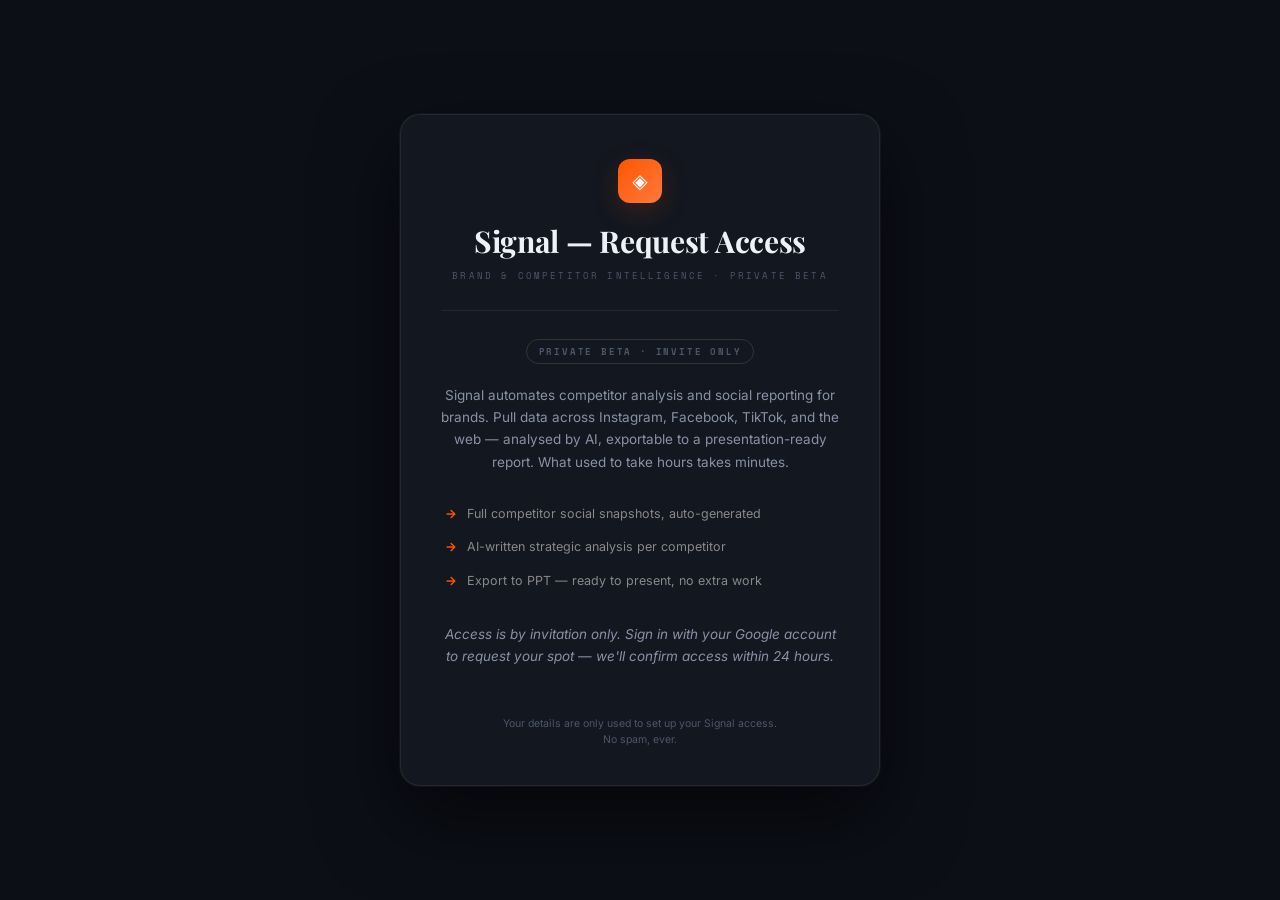
==== competitor-snapshot.html @ bb5d483f "PostHog: identify signed-in user by email (enables internal-user filter) Adds posthog.identify(email" ====
<!DOCTYPE html>
<html lang="en">
<head>
<meta charset="UTF-8" />
<meta name="viewport" content="width=device-width, initial-scale=1.0" />
<title>Signal — Competitor Intelligence · John Joseph</title>

<link rel="preconnect" href="https://fonts.googleapis.com" />
<link rel="preconnect" href="https://fonts.gstatic.com" crossorigin />
<link href="https://fonts.googleapis.com/css2?family=Playfair+Display:wght@600;700;800&family=DM+Sans:opsz,wght@9..40,400;9..40,500;9..40,600;9..40,700;9..40,800&family=Space+Mono:wght@400;700&display=swap" rel="stylesheet" />

<link rel="stylesheet" href="cs-styles.css?v=20260627f" />

<!-- PDF engine -->
<script src="https://cdnjs.cloudflare.com/ajax/libs/jspdf/2.5.1/jspdf.umd.min.js"></script>
<!-- PPTX engine -->
<script src="https://cdn.jsdelivr.net/npm/pptxgenjs@3.12.0/dist/pptxgen.bundle.js"></script>

<!-- Drag-drop image slots -->
<script src="image-slot.js"></script>

<!-- React + Babel (pinned) -->
<script src="https://unpkg.com/react@18.3.1/umd/react.development.js" integrity="sha384-hD6/rw4ppMLGNu3tX5cjIb+uRZ7UkRJ6BPkLpg4hAu/6onKUg4lLsHAs9EBPT82L" crossorigin="anonymous"></script>
<script src="https://unpkg.com/react-dom@18.3.1/umd/react-dom.development.js" integrity="sha384-u6aeetuaXnQ38mYT8rp6sbXaQe3NL9t+IBXmnYxwkUI2Hw4bsp2Wvmx4yRQF1uAm" crossorigin="anonymous"></script>
<script src="https://unpkg.com/@babel/standalone@7.29.0/babel.min.js" integrity="sha384-m08KidiNqLdpJqLq95G/LEi8Qvjl/xUYll3QILypMoQ65QorJ9Lvtp2RXYGBFj1y" crossorigin="anonymous"></script>

<!-- Analytics -->
<script>
  !function(t,e){var o,n,p,r;e.__SV||(window.posthog=e,e._i=[],e.init=function(i,s,a){function g(t,e){var o=e.split(".");2==o.length&&(t=t[o[0]],e=o[1]),t[e]=function(){t.push([e].concat(Array.prototype.slice.call(arguments,0)))}}(p=t.createElement("script")).type="text/javascript",p.crossOrigin="anonymous",p.async=!0,p.src=s.api_host+"/static/array.js",(r=t.getElementsByTagName("script")[0]).parentNode.insertBefore(p,r);var u=e;for(void 0!==a?u=e[a]=[]:a="posthog",u.people=u.people||[],u.toString=function(t){var e="posthog";return"posthog"!==a&&(e+="."+a),t||(e+=" (stub)"),e},u.people.toString=function(){return u.toString(1)+" (stub)"},o="capture identify alias people.set people.set_once set_config register register_once unregister opt_out_capturing has_opted_out_capturing opt_in_capturing reset isFeatureEnabled onFeatureFlags getFeatureFlag getFeatureFlagPayload reloadFeatureFlags group updateEarlyAccessFeatureEnrollment getEarlyAccessFeatures getActiveMatchingSurveys getSurveys onSessionId".split(" "),n=0;n<o.length;n++)g(u,o[n]);e._i.push([i,s,a])},e.__SV=1)}(document,window.posthog||[]);
  posthog.init('phc_ukHYgfaQGNSfqxpcKJVGEF9Phzw4QaZq3vNNajYY8RCn', {
    api_host: 'https://us.i.posthog.com',
    person_profiles: 'identified_only',
    capture_pageview: true,
  });

  const refParam = new URLSearchParams(window.location.search).get('ref');
  if (refParam) {
    posthog.register({ referral_source: refParam });
    localStorage.setItem('signal_ref', refParam);
  } else {
    const storedRef = localStorage.getItem('signal_ref');
    if (storedRef) posthog.register({ referral_source: storedRef });
  }

  /* Identify the signed-in user (email stored at Google sign-in in signup.html)
     so the `email` person property exists in PostHog — required for the
     internal-user filter (excludes the founder's own activity) and per-tester
     analysis. Fires on every app load for a registered user. */
  const signalEmail = localStorage.getItem('signal_user_email');
  if (signalEmail) posthog.identify(signalEmail, { email: signalEmail });
</script>
</head>
<body>
<script>
  /* Registration gate — unregistered visitors go to signup first.
     Bypassed in demo mode (?demo=1) for frictionless client demos. */
  (function() {
    var params = new URLSearchParams(window.location.search);
    if (params.get('demo') === '1') return;
    if (!localStorage.getItem('signal_registered')) {
      var ref = params.get('ref');
      var dest = 'signup.html' + (ref ? '?ref=' + encodeURIComponent(ref) : '');
      window.location.replace(dest);
    }
  })();
</script>
<div id="root"></div>

<script type="text/babel" src="cs-data.jsx?v=20260627f"></script>
<script type="text/babel" src="cs-demo.jsx?v=20260627f"></script>
<script type="text/babel" src="cs-ui.jsx?v=20260627f"></script>
<script type="text/babel" src="cs-app.jsx?v=20260627f"></script>
</body>
</html>
---- cs-styles.css ----
/* ============================================================
   COMPETITOR SNAPSHOT — "Brand Window" template
   John Joseph · Strategy Intelligence
   Dark-theme redesign — inspired by Fintrixity
   ============================================================ */

@import url('https://fonts.googleapis.com/css2?family=Inter:wght@400;500;600;700;800;900&family=DM+Sans:wght@400;500;600;700;800&family=Space+Mono:wght@400;700&family=Playfair+Display:wght@700;800&display=swap');

:root {
  /* ── Dark surface palette ── */
  --bg:         #0C0F16;
  --surface:    #131720;
  --surface-2:  #1A1F2E;
  --surface-3:  #212639;
  --card:       #1C2130;
  --card-2:     #232A3D;
  --border:     rgba(255,255,255,0.07);
  --border-2:   rgba(255,255,255,0.12);

  /* ── Accent — orange-red ── */
  --accent:       #FF5500;
  --accent-lt:    #FF7A3D;
  --accent-dim:   rgba(255,85,0,0.18);
  --accent-glow:  rgba(255,85,0,0.28);

  /* ── Semantic ── */
  --green:        #22C55E;
  --green-dim:    rgba(34,197,94,0.15);
  --yellow:       #F5A623;
  --yellow-dim:   rgba(245,166,35,0.18);
  --red:          #EF4444;
  --red-dim:      rgba(239,68,68,0.15);

  /* ── Text ── */
  --text-1:   #EEF1F8;
  --text-2:   #8892A4;
  --text-3:   #4C5669;

  /* ── Brand accents (kept for brand dots) ── */
  --amarula:  #C8860A;
  --bernini:  #4A7FB5;
  --hunters:  #2E6B2F;

  /* ── Canvas — uses global dark palette (--surface, --card, --text-*, --accent) ── */

  /* ── Type ── */
  --serif: 'Playfair Display', Georgia, serif;
  --sans:  'Inter', 'DM Sans', system-ui, sans-serif;
  --mono:  'Space Mono', ui-monospace, monospace;

  /* ── Shadows ── */
  --sh-card:  0 0 0 1px var(--border), 0 8px 32px rgba(0,0,0,0.4);
  --sh-pop:   0 0 0 1px var(--border-2), 0 24px 64px rgba(0,0,0,0.6);
  --sh-accent: 0 8px 32px -8px var(--accent-glow);
}

* { box-sizing: border-box; }
html, body {
  margin: 0; height: 100%;
  font-family: var(--sans);
  color: var(--text-1);
  background: var(--bg);
  -webkit-font-smoothing: antialiased;
  text-rendering: optimizeLegibility;
}
#root { height: 100%; }
.app { display: flex; height: 100vh; overflow: hidden; }

/* ============================================================
   SIDEBAR
   ============================================================ */
.sidebar {
  width: 300px; flex-shrink: 0; height: 100%;
  display: flex; flex-direction: column;
  background: var(--surface);
  border-right: 1px solid var(--border);
  color: var(--text-1);
}
.sb-scroll { flex: 1; overflow-y: auto; padding: 28px 22px 20px; }

.brandmark { display: flex; align-items: center; gap: 12px; margin-bottom: 4px; }
.brandmark .bm-icon {
  width: 38px; height: 38px; border-radius: 10px; flex-shrink: 0;
  background: linear-gradient(135deg, var(--accent) 0%, var(--accent-lt) 100%);
  display: flex; align-items: center; justify-content: center;
  font-size: 18px; box-shadow: var(--sh-accent);
}
.brandmark .wm {
  font-family: var(--sans); font-weight: 800;
  font-size: 17px; line-height: 1.1; color: var(--text-1); letter-spacing: -0.02em;
}
.brandmark .sub {
  font-family: var(--mono); font-size: 8px; letter-spacing: 0.22em;
  text-transform: uppercase; color: var(--text-3); margin-top: 2px;
}
.sb-rule { height: 1px; background: var(--border); margin: 22px 0; }

.brand-group { margin-bottom: 8px; }
.brand-group-label { font-size: 9px; letter-spacing: 0.12em; text-transform: uppercase; color: #555; padding: 6px 12px 2px; }

.step-eyebrow { display: flex; align-items: baseline; gap: 8px; margin-bottom: 12px; }
.step-eyebrow .num {
  font-family: var(--mono); font-size: 9px; color: var(--accent); font-weight: 700;
  background: var(--accent-dim); padding: 2px 6px; border-radius: 4px;
}
.step-eyebrow .lbl {
  font-size: 10px; font-weight: 700; letter-spacing: 0.16em;
  text-transform: uppercase; color: var(--text-2);
}
.sb-block { margin-bottom: 24px; }

/* ── Brand dropdown (token-light selector — sheet data, no live AI) ── */
.brand-dropdown { width: 100%; }

/* ── Brand request (zero-token demand capture) ── */
.brand-request { margin-top: 12px; }
.brand-request-label {
  font-family: var(--mono); font-size: 10px; letter-spacing: 1.2px;
  text-transform: uppercase; color: var(--text-3); margin-bottom: 6px;
}
.brand-request-row { display: flex; gap: 6px; }
.brand-request-input {
  flex: 1; min-width: 0;
  padding: 9px 11px; border-radius: 10px;
  border: 1px solid var(--card-2);
  background: var(--surface);
  color: var(--text-1); font-size: 13px; font-family: inherit;
  transition: border-color .12s, box-shadow .12s;
}
.brand-request-input::placeholder { color: var(--text-3); }
.brand-request-input:focus {
  outline: none; border-color: var(--accent);
  box-shadow: 0 0 0 3px var(--accent-dim);
}
.brand-request-btn {
  flex: 0 0 auto; padding: 0 13px;
  border-radius: 10px; border: 1px solid var(--card-2);
  background: var(--surface-3); color: var(--text-1);
  font-size: 12px; font-weight: 700; cursor: pointer;
  transition: filter .12s, opacity .12s, background .12s;
}
.brand-request-btn:hover:not(:disabled) { background: var(--accent); color: #0C0F16; }
.brand-request-btn:disabled { opacity: .4; cursor: default; }
.brand-request-msg {
  margin-top: 8px; font-size: 12px; line-height: 1.45;
  padding: 8px 10px; border-radius: 8px;
}
.brand-request-msg.ok { color: var(--green); background: var(--green-dim); }
.brand-request-msg.info { color: var(--accent-lt); background: var(--accent-dim); }

.brand-list { display: flex; flex-direction: column; gap: 5px; }
.brand-opt {
  display: flex; align-items: center; gap: 11px;
  padding: 10px 12px; border-radius: 10px;
  border: 1px solid transparent;
  background: transparent;
  cursor: pointer; user-select: none;
  transition: background .12s, border-color .12s;
}
.brand-opt:hover { background: var(--surface-2); }
.brand-opt.sel {
  background: var(--surface-3);
  border-color: var(--border-2);
}
.brand-dot {
  width: 9px; height: 9px; border-radius: 50%; flex-shrink: 0;
  box-shadow: 0 0 0 2px rgba(255,255,255,0.08);
}
.brand-name {
  flex: 1; font-size: 12px; font-weight: 600; letter-spacing: 0.04em;
  text-transform: uppercase; color: var(--text-2);
}
.brand-opt.sel .brand-name { color: var(--text-1); }
.brand-radio {
  width: 14px; height: 14px; border-radius: 50%;
  border: 1.5px solid var(--border-2); flex-shrink: 0; position: relative;
}
.brand-opt.sel .brand-radio { border-color: var(--accent); }
.brand-opt.sel .brand-radio::after {
  content: ""; position: absolute; inset: 3px;
  border-radius: 50%; background: var(--accent);
}

.field-label {
  font-family: var(--mono); font-size: 8.5px; letter-spacing: 0.18em;
  text-transform: uppercase; color: var(--text-3); margin-bottom: 7px; display: block;
}
.period-row { display: flex; gap: 8px; }
.period-row .col-month { flex: 1.6; }
.period-row .col-year { flex: 1; }

.sb-input, .sb-select {
  width: 100%; padding: 10px 12px; border-radius: 9px;
  border: 1px solid var(--border);
  background: var(--surface-2); color: var(--text-1);
  font-family: var(--sans); font-size: 12px; font-weight: 500; outline: none; appearance: none;
  transition: border-color .15s, box-shadow .15s;
}
.sb-select {
  background-image: url("data:image/svg+xml,%3Csvg xmlns='http://www.w3.org/2000/svg' width='10' height='6' viewBox='0 0 10 6'%3E%3Cpath d='M1 1l4 4 4-4' stroke='%234C5669' stroke-width='1.5' fill='none' stroke-linecap='round'/%3E%3C/svg%3E");
  background-repeat: no-repeat; background-position: right 12px center; padding-right: 30px; cursor: pointer;
}
.sb-input:focus, .sb-select:focus {
  border-color: var(--accent); box-shadow: 0 0 0 3px var(--accent-dim);
}
.sb-select option { background: var(--surface-2); color: var(--text-1); }

/* CTA — primary run button */
.cta {
  width: 100%; margin-top: 4px; padding: 13px 16px; border: none; border-radius: 10px;
  background: linear-gradient(135deg, var(--accent) 0%, var(--accent-lt) 100%);
  color: #fff; font-family: var(--sans); font-size: 12px; font-weight: 700;
  letter-spacing: 0.1em; text-transform: uppercase; cursor: pointer;
  display: flex; align-items: center; justify-content: center; gap: 9px;
  box-shadow: var(--sh-accent);
  transition: filter .15s, transform .12s, box-shadow .15s;
}
.cta:hover { filter: brightness(1.1); transform: translateY(-1px); box-shadow: 0 12px 36px -8px var(--accent-glow); }
.cta:disabled { opacity: 0.45; cursor: default; transform: none; filter: none; box-shadow: none; }
.cta.running { pointer-events: none; }
.cta-hint {
  margin-top: 10px; font-family: var(--mono); font-size: 8.5px;
  letter-spacing: 0.04em; color: var(--text-3); text-align: center; line-height: 1.6;
}

/* Secondary buttons */
.btn-ghost {
  width: 100%; margin-top: 10px; padding: 11px 14px;
  border: 1px solid var(--border); border-radius: 10px;
  background: var(--surface-2); color: var(--text-2);
  font-family: var(--sans); font-size: 11px; font-weight: 600; letter-spacing: 0.08em; text-transform: uppercase;
  cursor: pointer; display: flex; align-items: center; justify-content: center; gap: 9px;
  transition: background .12s, color .12s, border-color .12s;
}
.btn-ghost:hover { background: var(--surface-3); color: var(--text-1); border-color: var(--border-2); }
.btn-ghost:disabled { opacity: 0.35; cursor: default; }
.btn-ghost.busy { pointer-events: none; }
.btn-ghost .sparkle { color: var(--accent); }
.btn-ghost.busy .sparkle { animation: spark 1s linear infinite; }
@keyframes spark { 0%,100%{ opacity:1; transform: scale(1) rotate(0);} 50%{ opacity:.4; transform: scale(1.3) rotate(45deg);} }

.btn-report {
  display: flex; align-items: center; justify-content: center; gap: 8px;
  width: 100%; padding: 12px 0; margin-top: 8px;
  background: var(--surface-3); border: 1px solid var(--border); border-radius: 10px;
  font-family: var(--sans); font-size: 11.5px; font-weight: 700; letter-spacing: 0.04em;
  color: var(--text-1); cursor: pointer; transition: background .12s, border-color .12s;
}
.btn-report:hover:not(:disabled) { background: var(--card-2); border-color: var(--border-2); }
.btn-report:disabled { opacity: 0.3; cursor: not-allowed; }
.btn-report.busy { opacity: 0.6; cursor: wait; }
.rep-ic { font-size: 13px; color: var(--accent); }

.btn-ppt {
  display: flex; align-items: center; justify-content: center; gap: 8px;
  width: 100%; padding: 12px 0; margin-top: 8px;
  background: var(--surface-3); border: 1px solid var(--border); border-radius: 10px;
  font-family: var(--sans); font-size: 11.5px; font-weight: 700; letter-spacing: 0.04em;
  color: var(--text-1); cursor: pointer; transition: background .12s, border-color .12s;
}
.btn-ppt:hover:not(:disabled) { background: var(--card-2); border-color: var(--border-2); }
.btn-ppt:disabled { opacity: 0.3; cursor: not-allowed; }
.btn-ppt.busy { opacity: 0.6; cursor: wait; }
.ppt-ic { font-size: 11px; color: #C8401C; }

.btn-meth {
  width: 100%; margin-top: 8px; padding: 10px 14px;
  border: 1px solid var(--border); border-radius: 10px;
  background: transparent; color: var(--text-3);
  font-family: var(--sans); font-size: 10.5px; font-weight: 600; letter-spacing: 0.06em;
  cursor: pointer; display: flex; align-items: center; justify-content: center; gap: 7px;
  transition: background .12s, color .12s;
}
.btn-meth:hover { background: var(--surface-2); color: var(--text-2); }
.meth-ic { font-size: 12px; }

/* Social Audit button — mirrors btn-meth but accented */
.btn-audit {
  width: 100%; margin-top: 8px; padding: 10px 14px;
  border: 1px solid rgba(255,85,0,0.3); border-radius: 10px;
  background: var(--accent-dim); color: var(--accent-lt);
  font-family: var(--sans); font-size: 10.5px; font-weight: 700; letter-spacing: 0.06em;
  cursor: pointer; display: flex; align-items: center; justify-content: center; gap: 7px;
  transition: background .12s, color .12s;
}
.btn-audit:hover { background: rgba(255,85,0,0.28); color: #fff; }
.audit-ic { font-size: 13px; }

/* Key-activity highlight — campaign/event names in write-ups */
.hi-key { color: var(--accent-lt); font-weight: 800; }

/* Source chip */
.src-chip {
  margin-top: 18px; display: flex; align-items: center; gap: 10px;
  padding: 10px 12px; border-radius: 10px;
  border: 1px solid var(--border); background: var(--surface-2);
}
.src-chip .src-ic { font-size: 14px; color: var(--accent); flex-shrink: 0; }
.src-chip .src-body { display: flex; flex-direction: column; gap: 2px; flex: 1; min-width: 0; }
.src-chip .src-k { font-family: var(--mono); font-size: 7.5px; letter-spacing: 0.18em; text-transform: uppercase; color: var(--text-3); }
.src-chip .src-v { font-size: 10.5px; font-weight: 600; color: var(--text-2); white-space: nowrap; overflow: hidden; text-overflow: ellipsis; }
.src-chip .src-live {
  font-family: var(--mono); font-size: 7px; letter-spacing: 0.12em; font-weight: 700;
  color: var(--green); background: var(--green-dim);
  padding: 3px 7px; border-radius: 20px; flex-shrink: 0;
  border: 1px solid rgba(34,197,94,0.25);
}

/* Signal input */
.signal-input { width: 100%; box-sizing: border-box; }
.signal-hint {
  font-size: 10px; color: var(--text-3); margin-top: 5px;
  letter-spacing: 0.01em; line-height: 1.5;
}
.signal-hint.active { color: var(--yellow); font-weight: 600; }

/* Sidebar footer */
.sb-footer {
  flex-shrink: 0; padding: 14px 22px;
  border-top: 1px solid var(--border);
  background: var(--surface);
  display: flex; align-items: center; gap: 10px;
}
.status-dot { width: 7px; height: 7px; border-radius: 50%; background: var(--text-3); flex-shrink: 0; }
.status-dot.running { background: var(--accent); animation: pulse 1s ease-in-out infinite; }
.status-dot.ready { background: var(--green); box-shadow: 0 0 0 3px var(--green-dim); }
@keyframes pulse { 0%,100%{ opacity:.3;} 50%{ opacity:1;} }
.status-txt { font-family: var(--mono); font-size: 9px; letter-spacing: 0.12em; text-transform: uppercase; color: var(--text-3); }

/* API key legacy styles (hidden but kept for safety) */
.api-key-row { display: flex; gap: 6px; align-items: center; }
.api-key-input { flex: 1; font-family: var(--mono); font-size: 11px; }
.api-key-input.has-value { color: var(--green); }
.api-key-toggle { width: 34px; height: 34px; border: none; border-radius: 8px; background: var(--surface-3); color: var(--text-2); font-size: 16px; cursor: pointer; display: flex; align-items: center; justify-content: center; }
.api-key-hint { font-family: var(--mono); font-size: 9px; letter-spacing: 0.1em; text-transform: uppercase; color: var(--text-3); margin-top: 6px; }
.api-key-hint.saved { color: var(--green); }

/* ============================================================
   STAGE  (scrollable pages)
   ============================================================ */
.stage {
  flex: 1; height: 100%; overflow-y: auto;
  background: var(--bg);
  padding: 32px 36px 70px;
}
.stage-inner { max-width: 1260px; margin: 0 auto; }

.stage-head {
  display: flex; align-items: flex-end; justify-content: space-between;
  gap: 20px; margin-bottom: 24px;
  padding-bottom: 20px;
  border-bottom: 1px solid var(--border);
}
.sh-eyebrow {
  font-family: var(--mono); font-size: 9.5px; letter-spacing: 0.22em;
  text-transform: uppercase; color: var(--text-3); margin-bottom: 9px;
}
.sh-title {
  font-family: var(--sans); font-weight: 800;
  font-size: 30px; letter-spacing: -0.03em; color: var(--text-1); line-height: 1;
}
.sh-meta { font-family: var(--mono); font-size: 10px; letter-spacing: 0.08em; color: var(--text-3); text-align: right; }
.sh-meta .sh-count { font-size: 13px; font-weight: 700; color: var(--text-1); }

/* idle message */
.stage-msg {
  background: var(--surface); border-radius: 20px; border: 1px solid var(--border);
  padding: 72px 44px; text-align: center; max-width: 680px; margin: 30px auto 0;
}
.stage-msg .sm-glyph { font-size: 48px; color: var(--accent); margin-bottom: 20px; }
.stage-msg h2 { font-family: var(--sans); font-weight: 800; font-size: 30px; color: var(--text-1); margin: 0 0 14px; letter-spacing: -0.02em; }
.stage-msg p { max-width: 420px; margin: 0 auto; font-size: 14px; line-height: 1.65; color: var(--text-2); }
.stage-msg .sm-btn {
  margin-top: 24px; padding: 13px 26px; border: none; border-radius: 999px;
  background: linear-gradient(135deg, var(--accent), var(--accent-lt));
  color: #fff; font-family: var(--sans); font-size: 12px; font-weight: 700;
  letter-spacing: 0.1em; text-transform: uppercase; cursor: pointer;
  display: inline-flex; align-items: center; gap: 9px;
  box-shadow: var(--sh-accent); transition: filter .15s, transform .12s;
}
.stage-msg .sm-btn .sparkle { color: rgba(255,255,255,0.7); }
.stage-msg .sm-btn:hover { filter: brightness(1.1); transform: translateY(-1px); }
.stage-msg .sm-btn:disabled { opacity: .45; cursor: default; transform: none; filter: none; }
.stage-msg .sm-btn.busy { pointer-events: none; }
.stage-msg .sm-meta { margin-top: 22px; font-family: var(--mono); font-size: 9px; letter-spacing: 0.16em; text-transform: uppercase; color: var(--text-3); }
.sm-err {
  font-family: var(--mono); font-size: 10px; letter-spacing: 0.04em;
  color: #f87171; background: var(--red-dim); border: 1px solid rgba(239,68,68,0.25);
  border-radius: 8px; padding: 8px 14px; margin-bottom: 18px; display: inline-block;
}

/* ============================================================
   SCALED PAGE WRAPPER
   ============================================================ */
.pages { display: flex; flex-direction: column; gap: 28px; }
.wp-frame { position: relative; width: 100%; }
.wp-scale { position: absolute; top: 0; left: 0; transform-origin: top left; }

/* stage action bar */
.stage-actions {
  display: flex; justify-content: flex-end; align-items: center;
  gap: 10px; margin-bottom: 14px;
}
.btn-refresh {
  padding: 8px 16px; border-radius: 8px;
  border: 1px solid var(--border); background: var(--surface);
  color: var(--text-2); font-family: var(--sans); font-size: 11px; font-weight: 600;
  letter-spacing: 0.06em; text-transform: uppercase; cursor: pointer;
  transition: background .12s, color .12s;
}
.btn-refresh:hover { background: var(--surface-2); color: var(--text-1); }
.analyze-all {
  padding: 10px 20px; border-radius: 8px; border: none;
  background: var(--accent); color: #fff;
  font-family: var(--sans); font-size: 11px; font-weight: 700;
  letter-spacing: 0.1em; text-transform: uppercase; cursor: pointer;
  display: inline-flex; align-items: center; gap: 9px;
  box-shadow: var(--sh-accent); transition: filter .15s, transform .12s;
}
.analyze-all:hover { filter: brightness(1.1); transform: translateY(-1px); }
.analyze-all:disabled { opacity: .4; cursor: default; transform: none; filter: none; box-shadow: none; }
.analyze-all.busy { pointer-events: none; }
.analyze-all .sparkle { color: rgba(255,255,255,0.65); }
.analyze-all.busy .sparkle { animation: spark 1s linear infinite; }

/* ── Competitor block ── */
.wp-block { margin-bottom: 4px; }
.wp-bar {
  display: flex; align-items: center; justify-content: space-between;
  gap: 14px; margin-bottom: 10px;
  background: var(--surface); border: 1px solid var(--border);
  border-radius: 12px; padding: 10px 16px;
}
.wp-bar-id { display: flex; align-items: center; gap: 10px; }
.wp-bar-id .wb-dot { width: 9px; height: 9px; border-radius: 50%; flex-shrink: 0; }
.wp-bar-id .wb-name { font-family: var(--sans); font-weight: 700; font-size: 16px; color: var(--text-1); white-space: nowrap; letter-spacing: -0.01em; }
.wp-bar-id .wb-prov {
  font-family: var(--mono); font-size: 7.5px; letter-spacing: 0.1em;
  text-transform: uppercase; padding: 3px 8px; border-radius: 20px; color: #fff; font-weight: 700;
}
.wp-bar-id .wb-prov.synced { background: var(--green); color: #052e16; }
.wp-bar-id .wb-prov.ai { background: var(--bernini); }

.wp-analyze {
  padding: 8px 16px; border-radius: 8px;
  border: 1px solid var(--border);
  background: var(--surface-2); color: var(--text-2);
  font-family: var(--sans); font-size: 10.5px; font-weight: 700;
  letter-spacing: 0.08em; text-transform: uppercase; cursor: pointer;
  display: inline-flex; align-items: center; gap: 8px;
  transition: background .12s, color .12s, border-color .12s;
}
.wp-analyze:hover { background: var(--surface-3); color: var(--text-1); border-color: var(--border-2); }
.wp-analyze.done { background: var(--accent-dim); border-color: rgba(255,85,0,0.3); color: var(--accent-lt); }
.wp-analyze:disabled { opacity: .4; cursor: default; }
.wp-analyze.busy { pointer-events: none; }
.wp-analyze .sparkle { color: var(--accent); }
.wp-analyze.done .sparkle { color: var(--accent-lt); }
.wp-analyze.busy .sparkle { animation: spark 1s linear infinite; }

/* effectiveness score badge */
.wb-score {
  display: inline-flex; align-items: center; gap: 5px;
  padding: 4px 10px; border-radius: 20px;
  background: var(--accent-dim); border: 1px solid rgba(255,85,0,0.25);
  font-family: var(--mono); font-size: 11.5px; font-weight: 700; letter-spacing: 0.04em;
  color: var(--accent-lt);
}
.wb-score-ic { color: var(--accent); font-size: 12px; }
.wb-score-denom { color: var(--text-3); font-size: 9.5px; }

/* insight bar (above canvas) */
.wp-insight {
  display: flex; align-items: flex-start; gap: 10px;
  background: var(--surface); border: 1px solid var(--border);
  border-left: 3px solid var(--accent);
  border-radius: 10px; padding: 10px 14px; margin-bottom: 10px;
  font-size: 12px; line-height: 1.6; color: var(--text-2);
}
.wi-ic { color: var(--accent); font-size: 13px; flex-shrink: 0; margin-top: 1px; }
.wi-text { flex: 1; }
.wi-toggle {
  background: none; border: none; cursor: pointer;
  color: var(--accent); font-family: var(--sans); font-size: 10.5px; font-weight: 700;
  letter-spacing: 0.04em; padding: 0 0 0 4px; white-space: nowrap;
}
.wi-toggle:hover { opacity: 0.75; }

/* error bar */
.wp-err-bar {
  display: flex; align-items: flex-start; gap: 9px;
  background: var(--red-dim); border: 1px solid rgba(239,68,68,0.25);
  border-radius: 10px; padding: 9px 14px; margin-bottom: 10px;
  font-size: 12px; line-height: 1.5; color: #fca5a5;
}
.web-ic { font-size: 13px; flex-shrink: 0; margin-top: 1px; }
.web-msg { flex: 1; }

/* signal badge */
.wb-signal {
  display: inline-flex; align-items: center; gap: 5px;
  background: var(--yellow-dim); border: 1px solid rgba(245,166,35,0.35);
  border-radius: 6px; padding: 2px 8px 2px 6px; cursor: default;
}
.ws-dot { color: var(--yellow); font-size: 11px; line-height: 1; }
.ws-lbl { font-family: var(--sans); font-size: 9.5px; font-weight: 700; letter-spacing: 0.08em; text-transform: uppercase; color: var(--text-2); }
.ws-kw  { font-family: var(--sans); font-size: 9.5px; font-weight: 500; color: var(--yellow); }
.ws-caret { font-size: 8px; color: var(--text-3); }

/* signal popup */
.wb-signal-wrap { position: relative; display: inline-flex; }
.wb-signal.clickable { cursor: pointer; transition: background .12s; }
.wb-signal.clickable:hover, .wb-signal.open { background: rgba(245,166,35,0.3); }
.signal-pop {
  position: absolute; top: calc(100% + 8px); left: 0; z-index: 50;
  width: 320px; padding: 14px 16px;
  background: var(--surface-2); border: 1px solid rgba(245,166,35,0.35);
  border-radius: 12px; box-shadow: var(--sh-pop);
  cursor: default;
}
.signal-pop .sp-head { display: flex; align-items: center; justify-content: space-between; gap: 10px; margin-bottom: 8px; }
.signal-pop .sp-title { font-family: var(--sans); font-size: 11px; font-weight: 800; letter-spacing: 0.06em; text-transform: uppercase; color: var(--yellow); }
.signal-pop .sp-close { background: none; border: none; color: var(--text-3); cursor: pointer; font-size: 12px; padding: 0; }
.signal-pop .sp-close:hover { color: var(--text-1); }
.signal-pop .sp-body { font-size: 12px; line-height: 1.6; color: var(--text-2); margin-bottom: 10px; }
.signal-pop .sp-link {
  display: inline-block; font-size: 11.5px; font-weight: 700; color: var(--yellow);
  text-decoration: none; border-bottom: 1px solid rgba(245,166,35,0.4);
}
.signal-pop .sp-link:hover { border-bottom-color: var(--yellow); }
.signal-pop .sp-nolink { font-size: 10.5px; color: var(--text-3); font-style: italic; }

/* ── Analyzing frame shimmer ── */
.wp-frame.analyzing::after {
  content: ""; position: absolute; inset: 0;
  border-radius: 4px; pointer-events: none;
  background: linear-gradient(105deg,
    transparent 40%, rgba(255,85,0,0.08) 50%, transparent 60%);
  background-size: 200% 100%;
  animation: shimmer 1.6s ease-in-out infinite;
}
@keyframes shimmer {
  0%   { background-position: 200% 0; }
  100% { background-position: -200% 0; }
}

/* ============================================================
   THE TEMPLATE CANVAS  (fixed 1380 × 781) — dark theme
   ============================================================ */
.wp-canvas {
  width: 1380px; height: 781px;
  background: #131720;
  border-radius: 6px;
  box-shadow: 0 0 0 1px rgba(255,255,255,0.06), 0 32px 80px rgba(0,0,0,0.7);
  padding: 22px 42px 18px;
  display: flex; flex-direction: column;
  position: relative; overflow: hidden;
}

/* subtle top accent line */
.wp-canvas::before {
  content: ""; position: absolute; top: 0; left: 0; right: 0; height: 2px;
  background: linear-gradient(90deg, var(--accent), transparent 60%);
}

/* canvas header */
.wp-eyebrow-row { display: flex; align-items: flex-start; justify-content: space-between; }
.wp-eyebrow { font-family: var(--mono); font-size: 11px; letter-spacing: 0.28em; text-transform: uppercase; color: var(--text-3); font-weight: 700; }
.wp-active-lbl { font-family: var(--mono); font-size: 10px; letter-spacing: 0.26em; text-transform: uppercase; color: var(--text-3); }

.wp-identity { display: flex; align-items: center; justify-content: space-between; margin-top: 4px; }
.wp-id-left { display: flex; align-items: center; gap: 22px; }
.logo-slot { width: 72px; height: 72px; flex-shrink: 0; }
.wp-name-block { display: flex; flex-direction: column; }
.wp-name { font-family: var(--serif); font-weight: 700; font-size: 40px; line-height: 1; color: var(--text-1); letter-spacing: 0; }
.wp-name-sub { font-family: var(--sans); font-size: 11px; font-weight: 700; letter-spacing: 0.26em; text-transform: uppercase; color: var(--text-3); margin-top: 6px; }

.wp-actives { display: flex; gap: 11px; align-items: center; margin-top: 10px; }
.pf-chip {
  width: 36px; height: 36px; border-radius: 9px;
  display: flex; align-items: center; justify-content: center;
  box-shadow: 0 3px 8px rgba(0,0,0,0.4);
}
.pf-chip svg { width: 19px; height: 19px; display: block; }
.pf-chip.off { background: rgba(255,255,255,0.07); }

/* canvas insight strip */
.wp-canvas-insight {
  display: flex; align-items: baseline; gap: 12px;
  background: rgba(255,85,0,0.1); border: 1px solid rgba(255,85,0,0.2);
  border-left: 3px solid var(--accent);
  border-radius: 8px; padding: 5px 16px; margin: 6px 0 2px; flex-shrink: 0;
}
.wci-label {
  font-family: var(--mono); font-size: 8px; font-weight: 700; letter-spacing: 0.22em;
  text-transform: uppercase; color: var(--accent); flex-shrink: 0; white-space: nowrap;
}
.wci-text {
  font-size: 12.5px; line-height: 1.5; color: #B0BAD0; flex: 1;
  overflow: hidden; display: -webkit-box; -webkit-line-clamp: 2; -webkit-box-orient: vertical;
}

/* canvas body */
.wp-body { display: grid; grid-template-columns: 36% 1fr; gap: 20px; margin-top: 8px; flex: 1; min-height: 0; }
.wp-col { display: flex; flex-direction: column; gap: 12px; min-height: 0; }

.wp-card {
  background: #1C2130;
  border: 1px solid rgba(255,255,255,0.06);
  border-radius: 18px; padding: 14px 20px;
  box-shadow: 0 8px 24px rgba(0,0,0,0.3);
}
.wp-card.grow { display: flex; flex-direction: column; min-height: 0; flex: 1; }
.wp-card.grow .wp-card-head { flex-shrink: 0; }
.wp-card.grow .creative-sub { flex-shrink: 0; }
.wp-card-head { display: flex; align-items: center; gap: 10px; margin-bottom: 14px; }
.wp-card-head .ch-dot { width: 8px; height: 8px; border-radius: 50%; background: var(--accent); }
.wp-card-head .ch-t { font-family: var(--sans); font-size: 13px; font-weight: 800; letter-spacing: 0.18em; text-transform: uppercase; color: var(--text-1); }

/* snapshot table */
.snap-head {
  display: grid; grid-template-columns: 1.25fr 0.95fr 1.9fr;
  background: #0C0F16; border-radius: 7px; padding: 9px 14px; gap: 10px;
}
.snap-head span { font-family: var(--sans); font-size: 9.5px; font-weight: 700; letter-spacing: 0.14em; text-transform: uppercase; color: var(--text-3); }
.snap-row {
  display: grid; grid-template-columns: 1.25fr 0.95fr 1.9fr; gap: 10px;
  align-items: center; padding: 6px 14px; border-bottom: 1px solid rgba(255,255,255,0.05);
}
.snap-row:last-child { border-bottom: none; }
.snap-plat { display: flex; align-items: center; gap: 10px; }
.snap-plat .sp-ic { width: 22px; height: 22px; border-radius: 6px; display: flex; align-items: center; justify-content: center; flex-shrink: 0; }
.snap-plat .sp-ic svg { width: 13px; height: 13px; }
.snap-plat .sp-name { font-size: 13px; font-weight: 700; color: var(--text-1); }
.snap-role { display: flex; align-items: center; gap: 8px; }
.snap-role .sr-dot { width: 7px; height: 7px; border-radius: 50%; flex-shrink: 0; }
.snap-role .sr-dot.primary { background: var(--accent); }
.snap-role .sr-dot.light { background: var(--yellow); }
.snap-role .sr-dot.inactive { background: var(--text-3); }
.snap-role .sr-lbl { font-size: 12.5px; font-weight: 600; color: var(--text-1); }
.snap-role .sr-lbl.muted { color: var(--text-2); }
.snap-comment { font-size: 12.5px; color: var(--text-2); letter-spacing: 0.005em; }
.snap-comment.empty { color: var(--text-3); font-style: italic; opacity: 0.8; }

/* sentiment bar */
.sent-card { flex-shrink: 0; }
.sent-bar-wrap { display: flex; flex-direction: column; gap: 10px; }
.sent-bar { display: flex; height: 10px; border-radius: 999px; overflow: hidden; gap: 2px; }
.sent-seg { height: 100%; border-radius: 2px; transition: width .7s cubic-bezier(.2,.7,.2,1); }
.sent-seg.pos { background: linear-gradient(90deg, #16a34a, #22c55e); }
.sent-seg.neu { background: linear-gradient(90deg, #374151, #4b5563); }
.sent-seg.neg { background: linear-gradient(90deg, #b91c1c, #ef4444); }
.sent-legend { display: flex; gap: 16px; flex-wrap: wrap; }
.sl-item { display: flex; align-items: center; gap: 5px; font-size: 10.5px; font-weight: 600; }
.sl-dot { width: 7px; height: 7px; border-radius: 50%; background: currentColor; }
.sl-item.pos-l { color: #4ade80; } .sl-item.pos-l .sl-dot { background: #22c55e; }
.sl-item.neu-l { color: var(--text-3); } .sl-item.neu-l .sl-dot { background: #4b5563; }
.sl-item.neg-l { color: #f87171; } .sl-item.neg-l .sl-dot { background: #ef4444; }

/* theme bars */
.themes-wrap { display: flex; flex-direction: column; gap: 8px; justify-content: center; flex: 1; }
.theme-row { display: grid; grid-template-columns: 104px 1fr; align-items: center; gap: 14px; }
.theme-lbl { font-family: var(--sans); font-size: 11.5px; font-weight: 700; letter-spacing: 0.06em; text-transform: uppercase; color: var(--text-1); text-align: right; }
.theme-track { height: 11px; border-radius: 999px; background: rgba(255,255,255,0.07); position: relative; overflow: hidden; }
.theme-fill { position: absolute; inset: 0 auto 0 0; height: 100%; border-radius: 999px; transition: width .7s cubic-bezier(.2,.7,.2,1); }
.theme-fill.navy { background: linear-gradient(90deg, #FF7A3D, #FF5500); }
.theme-fill.coral { background: linear-gradient(90deg, #FF5500, #cc3300); }

/* creative card */
.creative-sub { display: flex; align-items: flex-start; gap: 12px; margin-bottom: 14px; }
.avatar-slot { width: 38px; height: 38px; flex-shrink: 0; }
.creative-handle { display: flex; flex-direction: column; gap: 2px; }
.creative-handle .ch-handle { font-size: 14px; font-weight: 800; color: var(--text-1); letter-spacing: 0.01em; }
.creative-handle .ch-note { font-size: 11.5px; color: var(--text-3); }
.ch-link { color: inherit; text-decoration: none; border-bottom: 1px solid rgba(255,255,255,0.1); }
.ch-link:hover { border-bottom-color: var(--accent); color: var(--accent); }
.post-grid { display: grid; grid-template-columns: repeat(3, 1fr); grid-template-rows: minmax(0,1fr) minmax(0,1fr); gap: 15px; flex: 1; min-height: 0; }

/* profile links */
.profile-links { display: flex; gap: 6px; margin-left: auto; align-self: center; flex-shrink: 0; }
.plink { display: flex; align-items: center; justify-content: center; width: 30px; height: 30px; border-radius: 8px; text-decoration: none; transition: opacity .15s, transform .12s; }
.plink:hover { opacity: 0.85; transform: scale(1.08); }
.plink svg { width: 14px; height: 14px; }
.plink-ig { background: #833AB4; }
.plink-fb { background: #1877F2; }
.plink-x  { background: #15171A; border: 1px solid rgba(255,255,255,0.12); }
.plink-tt { background: #161823; border: 1px solid rgba(255,255,255,0.12); }
.plink-web { background: #2E4B3F; }

/* image-slot */
image-slot { display: block; }
image-slot[data-kind="post"] { min-height: 0; overflow: hidden; }
image-slot::part(frame) { background: rgba(255,255,255,0.04); }
image-slot::part(ring) { border: 1.6px dashed rgba(255,255,255,0.1); }
image-slot[data-kind="logo"]::part(frame) { background: rgba(255,255,255,0.06); }
image-slot[data-kind="logo"]::part(ring) { border: 1.5px solid rgba(255,255,255,0.14); }
image-slot[data-kind="avatar"]::part(frame) { background: rgba(255,255,255,0.06); }
image-slot[data-kind="avatar"]::part(ring) { border: 1.5px solid rgba(255,255,255,0.14); }

/* canvas footer */
.wp-footer {
  display: flex; align-items: center; justify-content: center;
  position: relative; padding-top: 10px; margin-top: 4px;
  border-top: 1px solid rgba(255,255,255,0.05);
  flex-shrink: 0;
}
.wp-foot-center { font-family: var(--sans); font-size: 12px; font-weight: 800; letter-spacing: 0.34em; text-transform: uppercase; color: var(--text-3); }
.wp-foot-right { position: absolute; right: 0; bottom: 0; text-align: right; font-family: var(--sans); font-size: 10px; font-weight: 700; letter-spacing: 0.16em; text-transform: uppercase; color: var(--accent); line-height: 1.5; opacity: 0.7; }

/* creative scores footer */
.wp-scores-row { display: flex; gap: 22px; align-items: flex-end; flex: 1; }
.wsr-item { display: flex; flex-direction: column; align-items: center; gap: 4px; min-width: 54px; }
.wsr-bar-wrap { width: 100%; height: 5px; background: rgba(255,255,255,0.07); border-radius: 3px; overflow: hidden; }
.wsr-bar { height: 100%; background: linear-gradient(90deg, var(--accent), var(--accent-lt)); border-radius: 3px; transition: width .8s cubic-bezier(.2,.7,.2,1); }
.wsr-val { font-family: var(--mono); font-size: 11px; font-weight: 700; color: var(--accent); letter-spacing: 0.02em; }
.wsr-key { font-family: var(--sans); font-size: 8.5px; font-weight: 600; letter-spacing: 0.08em; text-transform: uppercase; color: var(--text-3); text-align: center; white-space: nowrap; }

/* post slots */
.post-slot {
  position: relative; border-radius: 14px; overflow: hidden;
  background: rgba(255,255,255,0.04); cursor: pointer;
  border: 1.5px dashed rgba(255,255,255,0.1);
  transition: border-color .15s, background .15s; min-height: 0;
}
.post-slot:hover:not(.filled) { border-color: var(--accent); background: rgba(255,85,0,0.07); }
.post-slot.drag-over { border-color: var(--accent); background: rgba(255,85,0,0.1); border-style: solid; }
.post-slot.filled { border: none; cursor: pointer; }
.post-slot.filled:hover::after {
  content: "✕  clear"; position: absolute; inset: 0;
  background: rgba(0,0,0,0.6); color: #fff;
  font-family: var(--sans); font-size: 12px; font-weight: 700;
  display: flex; align-items: center; justify-content: center;
  border-radius: 14px; letter-spacing: 0.06em;
}
.post-slot-empty { position: absolute; inset: 0; display: flex; flex-direction: column; align-items: center; justify-content: center; gap: 4px; pointer-events: none; }
.ps-ic { font-size: 22px; color: rgba(255,255,255,0.15); line-height: 1; }
.ps-err { font-size: 10.5px; color: var(--text-2); text-align: center; line-height: 1.5; }

/* ============================================================
   SOCIAL AUDIT PANEL
   ============================================================ */
.audit-panel { max-width: 860px; }
.audit-controls {
  display: flex; align-items: flex-end; gap: 14px; flex-wrap: wrap;
  padding: 18px 28px 16px;
  border-bottom: 1px solid var(--border);
}
.ac-field { display: flex; flex-direction: column; gap: 6px; }
.ac-field.ac-name { flex: 1; min-width: 160px; }
.ac-field label {
  font-family: var(--mono); font-size: 8.5px; font-weight: 700;
  letter-spacing: 0.18em; text-transform: uppercase; color: var(--text-3);
}
.ac-field select, .ac-field input {
  background: var(--surface-2); border: 1px solid var(--border); border-radius: 8px;
  color: var(--text-1); font-family: var(--sans); font-size: 12.5px;
  padding: 9px 10px; outline: none;
}
.ac-field select:focus, .ac-field input:focus { border-color: var(--accent); }
.ac-pair { display: flex; gap: 6px; }
.ac-pair input[type="number"] { width: 70px; }
.audit-run {
  padding: 10px 20px; border-radius: 8px; border: none;
  background: var(--accent); color: #fff;
  font-family: var(--sans); font-size: 11px; font-weight: 700;
  letter-spacing: 0.08em; text-transform: uppercase; cursor: pointer;
  display: inline-flex; align-items: center; gap: 8px;
  box-shadow: var(--sh-accent);
}
.audit-run:hover { filter: brightness(1.1); }
.audit-run:disabled { opacity: .5; cursor: default; }
.audit-run.busy .sparkle { animation: spark 1s linear infinite; }

.audit-busy { text-align: center; padding: 40px 28px; color: var(--text-2); font-size: 13px; }
.audit-busy .sm-glyph { font-size: 30px; color: var(--accent); margin-bottom: 10px; }

.audit-results { padding: 18px 28px 26px; overflow-y: auto; }
.audit-trend {
  display: flex; align-items: baseline; gap: 12px;
  background: rgba(255,85,0,0.1); border: 1px solid rgba(255,85,0,0.2);
  border-left: 3px solid var(--accent);
  border-radius: 8px; padding: 10px 16px; margin-bottom: 20px;
}
.audit-trend-txt { font-size: 12.5px; line-height: 1.55; color: #B0BAD0; }

.audit-timeline { display: flex; flex-direction: column; }
.at-row { display: grid; grid-template-columns: 26px 1fr; gap: 12px; }
.at-rail { display: flex; flex-direction: column; align-items: center; }
.at-dot {
  width: 11px; height: 11px; border-radius: 50%; flex-shrink: 0; margin-top: 5px;
  background: var(--accent); box-shadow: 0 0 0 3px var(--accent-dim);
}
.at-line { width: 2px; flex: 1; background: rgba(255,85,0,0.18); margin: 4px 0; }
.at-body { padding-bottom: 22px; min-width: 0; }
.at-head { display: flex; align-items: center; gap: 12px; flex-wrap: wrap; margin-bottom: 5px; }
.at-month {
  font-family: var(--mono); font-size: 10px; font-weight: 700;
  letter-spacing: 0.14em; text-transform: uppercase; color: var(--accent);
  white-space: nowrap;
}
.at-headline { font-family: var(--sans); font-size: 13.5px; font-weight: 700; color: var(--text-1); }
.at-lvl-wrap {
  width: 90px; height: 5px; border-radius: 3px; flex-shrink: 0; margin-left: auto;
  background: rgba(255,255,255,0.07); overflow: hidden; display: inline-block;
}
.at-lvl-bar { display: block; height: 100%; border-radius: 3px; background: linear-gradient(90deg, var(--accent), var(--accent-lt)); }
.at-summary { font-size: 12.5px; line-height: 1.6; color: var(--text-2); }

/* scrollbars */
.stage::-webkit-scrollbar, .sb-scroll::-webkit-scrollbar { width: 7px; }
.stage::-webkit-scrollbar-thumb { background: rgba(255,255,255,0.06); border-radius: 9px; }
.sb-scroll::-webkit-scrollbar-thumb { background: rgba(255,255,255,0.06); border-radius: 9px; }
.stage::-webkit-scrollbar-track, .sb-scroll::-webkit-scrollbar-track { background: transparent; }

/* ============================================================
   ANALYSIS PRELOADER TOAST
   ============================================================ */
.preloader-toast {
  position: fixed; bottom: 28px; right: 32px; z-index: 999;
  display: flex; align-items: center; gap: 14px;
  background: var(--surface-2);
  border: 1px solid var(--border-2);
  border-left: 3px solid var(--accent);
  border-radius: 14px; padding: 14px 20px 14px 16px;
  box-shadow: var(--sh-pop);
  min-width: 300px; max-width: 380px;
  animation: toastIn .3s cubic-bezier(.2,.8,.2,1) forwards;
}
@keyframes toastIn {
  from { opacity: 0; transform: translateY(18px) scale(.96); }
  to   { opacity: 1; transform: translateY(0) scale(1); }
}

.plt-orb-wrap { position: relative; width: 40px; height: 40px; flex-shrink: 0; display: flex; align-items: center; justify-content: center; }
.plt-orb { position: absolute; border-radius: 50%; animation: orbPulse 1.8s ease-in-out infinite; }
.plt-orb          { width: 40px; height: 40px; background: var(--accent-dim); border: 1.5px solid rgba(255,85,0,0.3); }
.plt-orb-2        { width: 28px; height: 28px; background: rgba(255,85,0,0.1); border: 1px solid rgba(255,85,0,0.2); animation-delay: .25s; }
.plt-orb-3        { width: 16px; height: 16px; background: rgba(255,122,61,0.25); border: 1px solid rgba(255,122,61,0.4); animation-delay: .5s; }
@keyframes orbPulse { 0%,100%{ transform: scale(1); opacity:.5; } 50%{ transform: scale(1.15); opacity:1; } }
.plt-glyph { position: absolute; font-size: 14px; color: var(--accent); animation: orbSpin 3s linear infinite; }
@keyframes orbSpin { to { transform: rotate(360deg); } }

.plt-body { flex: 1; min-width: 0; }
.plt-title { font-family: var(--sans); font-size: 13px; font-weight: 700; color: var(--text-1); white-space: nowrap; overflow: hidden; text-overflow: ellipsis; letter-spacing: -0.01em; }
.plt-sub   { font-family: var(--mono); font-size: 9px; letter-spacing: 0.05em; color: var(--text-3); margin-top: 3px; line-height: 1.4; }
.plt-progress { display: flex; align-items: center; gap: 8px; margin-top: 8px; }
.plt-prog-track { flex: 1; height: 3px; background: var(--border); border-radius: 999px; overflow: hidden; }
.plt-prog-fill { height: 100%; border-radius: 999px; background: linear-gradient(90deg, var(--accent), var(--accent-lt)); transition: width .6s ease; }
.plt-prog-pct { font-family: var(--mono); font-size: 8.5px; font-weight: 700; color: var(--accent); flex-shrink: 0; }
.plt-dots { font-family: var(--mono); font-size: 10px; color: var(--text-3); letter-spacing: 2px; flex-shrink: 0; }
.plt-err-note { font-size: 10px; color: #f87171; margin-top: 5px; }

/* ============================================================
   CATEGORY OVERVIEW SLIDE
   ============================================================ */
.cat-slide {
  background: var(--surface); border: 1px solid var(--border);
  border-radius: 18px; padding: 28px 32px 32px; margin-bottom: 24px;
}
.cat-head { margin-bottom: 22px; padding-bottom: 18px; border-bottom: 1px solid var(--border); }
.cat-eyebrow {
  font-family: var(--mono); font-size: 9px; letter-spacing: 0.24em; text-transform: uppercase;
  color: var(--accent); margin-bottom: 8px;
}
.cat-title {
  font-family: var(--sans); font-weight: 800; font-size: 24px;
  color: var(--text-1); line-height: 1; letter-spacing: -0.02em;
}
.cat-sub {
  font-family: var(--mono); font-size: 8.5px; letter-spacing: 0.08em; color: var(--text-3); margin-top: 8px;
}
.cat-body { display: grid; grid-template-columns: 1fr 1fr; gap: 16px; }
.cat-card {
  background: var(--surface-2); border: 1px solid var(--border);
  border-radius: 14px; padding: 18px 20px;
}
.cat-card-head {
  display: flex; align-items: center; gap: 8px;
  font-family: var(--sans); font-size: 10px; font-weight: 700; letter-spacing: 0.14em;
  text-transform: uppercase; color: var(--text-2); margin-bottom: 16px;
}
.cat-ch-dot { width: 6px; height: 6px; border-radius: 50%; background: var(--accent); flex-shrink: 0; }

/* Rankings */
.cat-rank-list { display: flex; flex-direction: column; gap: 8px; }
.cat-rank-row { display: grid; grid-template-columns: 20px 10px 1fr 80px 34px; gap: 10px; align-items: center; }
.crr-pos { font-family: var(--mono); font-size: 9px; font-weight: 700; color: var(--text-3); text-align: right; }
.crr-dot { width: 8px; height: 8px; border-radius: 50%; flex-shrink: 0; }
.crr-name { font-size: 12px; font-weight: 600; color: var(--text-1); white-space: nowrap; overflow: hidden; text-overflow: ellipsis; }
.crr-track { height: 6px; background: var(--border); border-radius: 999px; overflow: hidden; }
.crr-fill { height: 100%; border-radius: 999px; transition: width .8s cubic-bezier(.2,.7,.2,1); opacity: 0.85; }
.crr-score { font-family: var(--mono); font-size: 12px; font-weight: 700; color: var(--accent); text-align: right; }

/* Sentiment comparison */
.cat-sent-list { display: flex; flex-direction: column; gap: 8px; }
.cat-sent-row { display: grid; grid-template-columns: 90px 1fr 32px; gap: 10px; align-items: center; }
.csr-name { font-size: 11px; font-weight: 600; color: var(--text-1); padding-left: 8px; white-space: nowrap; overflow: hidden; text-overflow: ellipsis; }
.csr-bar { display: flex; height: 8px; border-radius: 999px; overflow: hidden; gap: 1.5px; background: var(--border); }
.csr-seg { height: 100%; border-radius: 2px; }
.csr-seg.pos { background: #22c55e; }
.csr-seg.neu { background: #4C5669; }
.csr-seg.neg { background: #ef4444; }
.csr-pos-pct { font-family: var(--mono); font-size: 10px; font-weight: 700; color: var(--green); text-align: right; }
.cat-sent-legend { display: flex; gap: 12px; margin-top: 12px; }
.csl { font-size: 9.5px; font-weight: 600; letter-spacing: 0.05em; padding: 2px 8px; border-radius: 20px; }
.csl.pos { color: var(--green); background: var(--green-dim); }
.csl.neu { color: var(--text-3); background: var(--border); }
.csl.neg { color: #f87171; background: var(--red-dim); }

/* Heat map */
.cat-heat-table { display: flex; flex-direction: column; gap: 0; }
.cht-header { display: grid; gap: 2px; padding: 0 0 6px; border-bottom: 1px solid var(--border); margin-bottom: 4px; }
.cht-corner { font-family: var(--mono); font-size: 8px; color: var(--text-3); }
.cht-col-label { font-size: 10px; font-weight: 700; letter-spacing: 0.04em; text-align: center; white-space: nowrap; overflow: hidden; text-overflow: ellipsis; }
.cht-row { display: grid; gap: 2px; align-items: center; border-bottom: 1px solid rgba(255,255,255,0.04); }
.cht-theme-lbl { font-size: 9.5px; font-weight: 600; color: var(--text-2); white-space: nowrap; overflow: hidden; text-overflow: ellipsis; padding: 4px 0; }
.cht-cell { height: 24px; border-radius: 4px; display: flex; align-items: center; justify-content: center; transition: background .3s; }
.cht-cell-val { font-family: var(--mono); font-size: 9px; font-weight: 700; color: #fff; }

/* Platform activity */
.cat-plat-table { display: flex; flex-direction: column; gap: 6px; }
.cpt-header { display: grid; grid-template-columns: 80px repeat(3, 1fr); gap: 8px; margin-bottom: 4px; }
.cpt-corner {}
.cpt-plat-h { font-family: var(--mono); font-size: 8px; letter-spacing: 0.1em; text-transform: uppercase; color: var(--text-3); text-align: center; }
.cpt-row { display: grid; grid-template-columns: 80px repeat(3, 1fr); gap: 8px; align-items: end; }
.cpt-brand { font-size: 11px; font-weight: 600; color: var(--text-1); padding-left: 7px; white-space: nowrap; overflow: hidden; text-overflow: ellipsis; align-self: center; }
.cpt-cell { display: flex; flex-direction: column; align-items: center; gap: 4px; }
.cpt-bar-wrap { width: 32px; height: 38px; display: flex; align-items: flex-end; }
.cpt-bar { width: 100%; background: linear-gradient(180deg, var(--accent-lt), var(--accent)); border-radius: 3px 3px 0 0; min-height: 2px; transition: height .7s cubic-bezier(.2,.7,.2,1); }
.cpt-n { font-family: var(--mono); font-size: 10px; font-weight: 700; color: var(--text-2); }
.cpt-footnote { font-family: var(--mono); font-size: 8px; letter-spacing: 0.05em; color: var(--text-3); margin-top: 10px; text-align: right; }

/* ============================================================
   METHODOLOGY MODAL
   ============================================================ */
.meth-overlay {
  position: fixed; inset: 0; background: rgba(0,0,0,0.7);
  display: flex; align-items: center; justify-content: center;
  z-index: 1000; padding: 30px; backdrop-filter: blur(6px);
}
.meth-panel {
  background: var(--surface); border: 1px solid var(--border-2);
  border-radius: 20px; box-shadow: var(--sh-pop);
  max-width: 760px; width: 100%; max-height: 86vh;
  display: flex; flex-direction: column; overflow: hidden;
}
.meth-head {
  display: flex; align-items: flex-start; justify-content: space-between;
  padding: 26px 32px 20px; border-bottom: 1px solid var(--border); flex-shrink: 0;
}
.meth-eyebrow { font-family: var(--mono); font-size: 8.5px; letter-spacing: 0.2em; text-transform: uppercase; color: var(--accent); margin-bottom: 8px; }
.meth-title { font-family: var(--sans); font-weight: 800; font-size: 22px; color: var(--text-1); line-height: 1; letter-spacing: -0.02em; }
.meth-close {
  background: var(--surface-3); border: 1px solid var(--border); border-radius: 8px;
  width: 32px; height: 32px; font-size: 12px; color: var(--text-2); cursor: pointer;
  display: flex; align-items: center; justify-content: center; flex-shrink: 0;
  transition: background .12s, color .12s;
}
.meth-close:hover { background: var(--surface-2); color: var(--text-1); }
.meth-body { flex: 1; overflow-y: auto; padding: 24px 32px 32px; }
.meth-section { margin-bottom: 28px; }
.meth-sec-title {
  font-family: var(--sans); font-size: 10px; font-weight: 700; letter-spacing: 0.16em;
  text-transform: uppercase; color: var(--accent); margin-bottom: 12px;
  padding-bottom: 8px; border-bottom: 1px solid var(--border);
}
.meth-body p { font-size: 13px; line-height: 1.7; color: var(--text-2); margin: 0 0 10px; }
.meth-body p:last-child { margin-bottom: 0; }
.meth-body strong { color: var(--text-1); font-weight: 600; }
.meth-lex-grid { display: flex; flex-direction: column; gap: 0; }
.lex-entry {
  display: grid; grid-template-columns: 155px 1fr; gap: 16px;
  padding: 10px 0; border-bottom: 1px solid rgba(255,255,255,0.04); align-items: baseline;
}
.lex-entry:last-child { border-bottom: none; }
.lex-term { font-size: 12px; font-weight: 700; color: var(--text-1); }
.lex-def { font-size: 12px; line-height: 1.6; color: var(--text-2); }

/* ============================================================
   SETUP / FIRST-TIME KEY SCREEN
   ============================================================ */
.setup-screen {
  position: fixed; inset: 0; background: var(--bg);
  display: flex; align-items: center; justify-content: center;
  z-index: 9999; padding: 24px;
}
.setup-card {
  width: 100%; max-width: 480px;
  background: var(--surface); border: 1px solid var(--border);
  border-radius: 20px; padding: 48px 40px;
  display: flex; flex-direction: column; align-items: center; gap: 0;
  box-shadow: 0 32px 80px rgba(0,0,0,0.5);
}
.setup-brandmark {
  font-size: 28px; color: var(--accent); margin-bottom: 12px; line-height: 1;
}
.setup-title {
  font-family: var(--serif); font-size: 42px; font-weight: 700;
  color: var(--text-1); margin: 0 0 6px; letter-spacing: -0.01em;
}
.setup-sub {
  font-family: var(--mono); font-size: 10px; font-weight: 700;
  letter-spacing: 0.2em; text-transform: uppercase;
  color: var(--text-3); margin: 0 0 28px;
}
.setup-divider {
  width: 48px; height: 2px; background: var(--accent);
  border-radius: 2px; margin-bottom: 28px;
}
.setup-body {
  font-size: 13.5px; line-height: 1.7; color: var(--text-2);
  text-align: center; margin: 0 0 16px;
}
.setup-link {
  font-size: 12px; font-weight: 700; color: var(--accent);
  text-decoration: none; letter-spacing: 0.03em;
  margin-bottom: 28px; display: inline-block;
}
.setup-link:hover { opacity: 0.8; }
.setup-field-wrap { width: 100%; margin-bottom: 16px; }
.setup-input {
  width: 100%; box-sizing: border-box;
  background: var(--surface-2); border: 1px solid var(--border-2);
  border-radius: 10px; padding: 14px 16px;
  font-family: var(--mono); font-size: 13px; color: var(--text-1);
  outline: none; transition: border-color .15s;
}
.setup-input:focus { border-color: var(--accent); }
.setup-input.error { border-color: var(--red); }
.setup-input::placeholder { color: var(--text-3); }
.setup-err {
  margin-top: 8px; font-size: 12px; color: var(--red); font-weight: 600;
}
.setup-btn {
  width: 100%; padding: 15px; border: none; border-radius: 10px;
  background: var(--accent); color: #fff;
  font-family: var(--sans); font-size: 14px; font-weight: 800;
  letter-spacing: 0.04em; cursor: pointer;
  transition: opacity .15s, transform .1s;
  margin-bottom: 16px;
}
.setup-btn:hover:not(:disabled) { opacity: 0.88; transform: translateY(-1px); }
.setup-btn:disabled { opacity: 0.45; cursor: default; transform: none; }
.setup-btn.busy { opacity: 0.6; cursor: wait; }
.setup-note {
  font-size: 11px; color: var(--text-3); text-align: center;
  line-height: 1.5; margin: 0;
}

/* Apify auto-load creative */
.btn-load-creative { margin-top: 8px; margin-bottom: 10px; width: 100%; padding: 7px 12px; background: rgba(255,255,255,0.05); border: 1px solid rgba(255,255,255,0.12); border-radius: 8px; color: #ccc; font-size: 11px; letter-spacing: 0.04em; cursor: pointer; transition: background 0.2s; flex-shrink: 0; }
.btn-load-creative:hover:not(:disabled) { background: rgba(255,255,255,0.1); color: #fff; }
.btn-load-creative.busy { opacity: 0.6; cursor: wait; }
.creative-err { font-size: 10px; color: #e05; margin-top: 4px; padding: 0 2px; flex-shrink: 0; }

/* Gemini quota chip */
.quota-chip { display: flex; align-items: center; gap: 8px; padding: 8px 12px; background: rgba(255,255,255,0.04); border: 1px solid rgba(255,255,255,0.08); border-radius: 8px; margin: 8px 0 4px; }
.quota-chip.quota-amber { border-color: rgba(255,180,0,0.4); background: rgba(255,180,0,0.06); }
.quota-chip.quota-red { border-color: rgba(255,50,50,0.4); background: rgba(255,50,50,0.06); }
.quota-ic { font-size: 10px; color: #3a3; }
.quota-chip.quota-amber .quota-ic { color: #fb0; }
.quota-chip.quota-red .quota-ic { color: #f33; }
.quota-body { display: flex; flex-direction: column; flex: 1; }
.quota-k { font-size: 9px; letter-spacing: 0.1em; text-transform: uppercase; color: #555; }
.quota-v { font-size: 11px; color: #ccc; }
.quota-warn { font-size: 9px; font-weight: 700; letter-spacing: 0.08em; color: #fb0; }
.quota-chip.quota-red .quota-warn { color: #f55; }

/* ============================================================
   RESPONSIVE — stack sidebar above stage on tablet / mobile
   so the dashboard is never pushed off-screen.
   ============================================================ */
@media (max-width: 860px) {
  html, body, #root { height: auto; min-height: 100%; }
  .app { flex-direction: column; height: auto; min-height: 100vh; overflow: visible; }
  .sidebar { width: 100%; height: auto; border-right: none; border-bottom: 1px solid var(--border); }
  .sb-scroll { overflow-y: visible; padding: 22px 18px 14px; }
  .sb-footer { padding: 12px 18px; }
  .stage { height: auto; overflow-y: visible; padding: 24px 18px 56px; }
  /* brand picker as a compact 2-up grid to cut vertical length */
  .brand-list { display: grid; grid-template-columns: repeat(2, 1fr); gap: 6px 10px; }
  .brand-group { margin-bottom: 6px; display: contents; }
  .brand-group-label { grid-column: 1 / -1; padding: 8px 4px 2px; }
  .cat-body { grid-template-columns: 1fr; }
}
@media (max-width: 560px) {
  .stage-head { flex-direction: column; align-items: flex-start; gap: 6px; }
  .sh-title { font-size: 22px; }
  .stage-msg h2 { font-size: 22px; }
  .stage-msg p { font-size: 13px; }
  .cat-slide { padding: 20px 16px 22px; }
}

/* Market selector (segmented) */
.market-row { display: grid; grid-template-columns: repeat(3, 1fr); gap: 6px; }
.market-btn {
  padding: 10px 0; border-radius: 9px; cursor: pointer;
  border: 1px solid var(--border); background: var(--surface-2);
  color: var(--text-2); font-family: var(--mono); font-size: 12px; font-weight: 700;
  letter-spacing: 0.08em; transition: background .12s, color .12s, border-color .12s;
}
.market-btn:hover { background: var(--surface-3); color: var(--text-1); }
.market-btn.sel { background: var(--accent-dim); border-color: rgba(255,85,0,0.45); color: var(--accent-lt); }
.market-name { margin-top: 8px; font-family: var(--mono); font-size: 9px; letter-spacing: 0.12em; text-transform: uppercase; color: var(--text-3); }
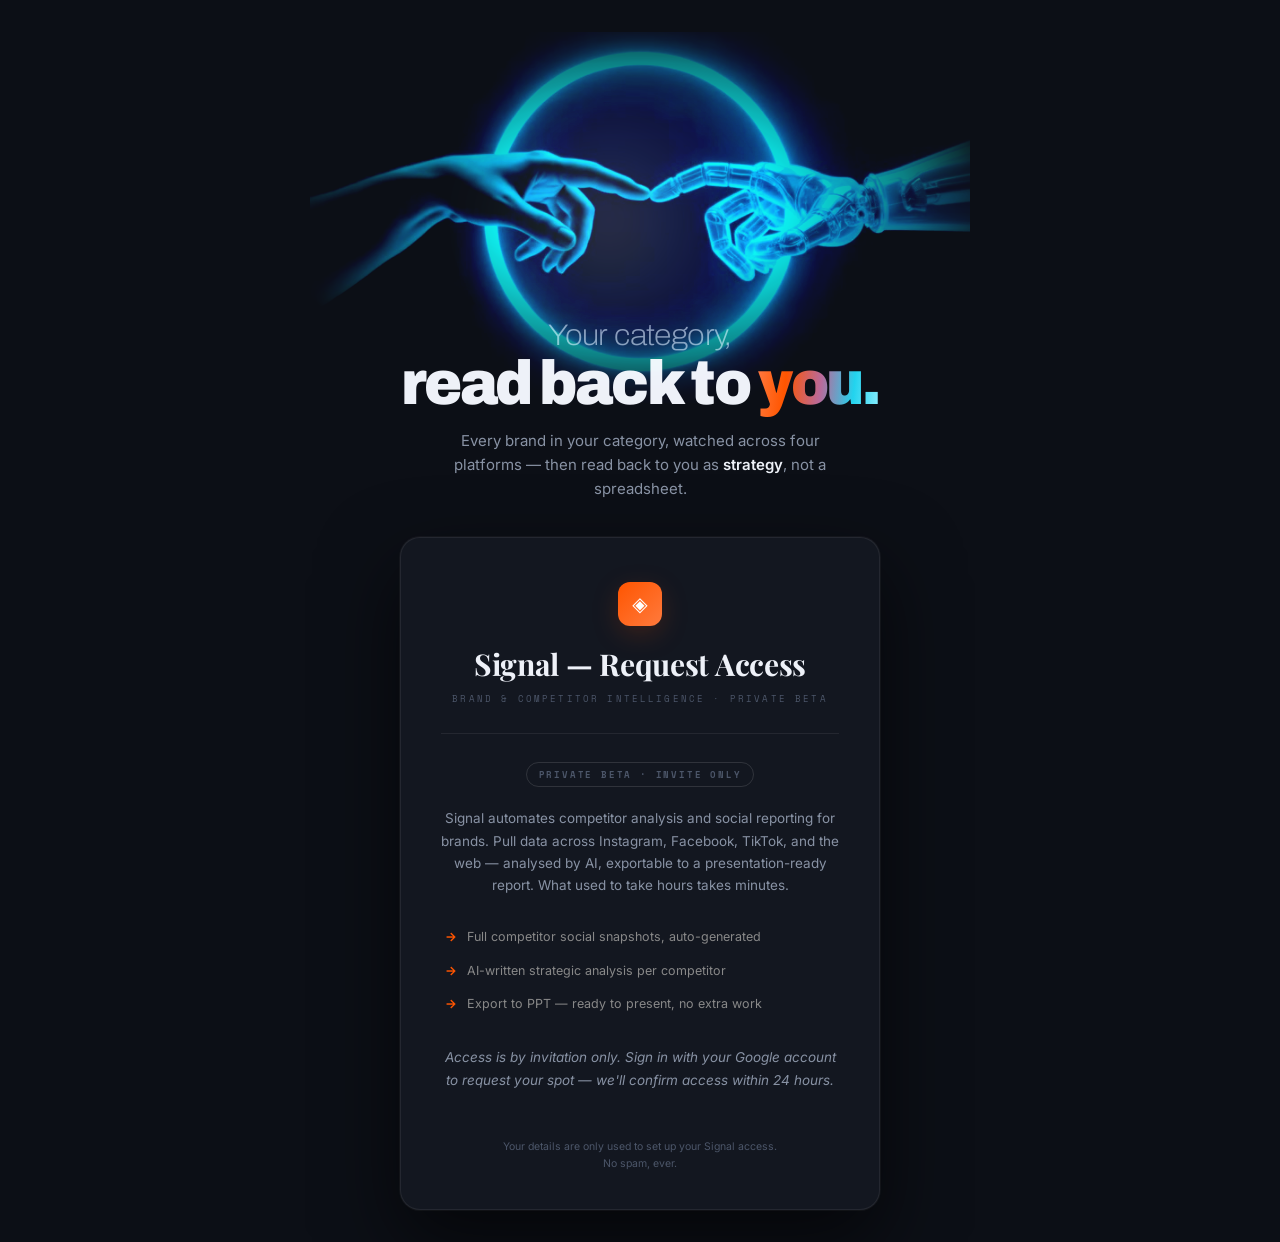
==== commit e51d2493: "Pricing: two-tier pricing page + Lemonsqueezy checkout Replaces the Paystack integration (dropped: Z" ====
--- a/competitor-snapshot.html
+++ b/competitor-snapshot.html
@@ -3,13 +3,18 @@
 <head>
 <meta charset="UTF-8" />
 <meta name="viewport" content="width=device-width, initial-scale=1.0" />
-<title>Signal — Competitor Intelligence · John Joseph</title>
+<title>Signal — Competitor Intelligence</title>
 
 <link rel="preconnect" href="https://fonts.googleapis.com" />
 <link rel="preconnect" href="https://fonts.gstatic.com" crossorigin />
-<link href="https://fonts.googleapis.com/css2?family=Playfair+Display:wght@600;700;800&family=DM+Sans:opsz,wght@9..40,400;9..40,500;9..40,600;9..40,700;9..40,800&family=Space+Mono:wght@400;700&display=swap" rel="stylesheet" />
+<link href="https://fonts.googleapis.com/css2?family=Archivo:wdth,wght@62..125,100..900&family=Playfair+Display:wght@600;700;800&family=DM+Sans:opsz,wght@9..40,400;9..40,500;9..40,600;9..40,700;9..40,800&family=Space+Mono:wght@400;700&display=swap" rel="stylesheet" />
 
-<link rel="stylesheet" href="cs-styles.css?v=20260627f" />
+<link rel="stylesheet" href="cs-styles.css?v=20260728a" />
+<!-- Liquid/contact layer. Overrides the shell only; remove this one
+     line to revert the redesign completely. -->
+<link rel="stylesheet" href="cs-liquid.css?v=20260728a" />
+<link rel="stylesheet" href="cs-pricing.css?v=20260728a" />
+<link rel="preload" as="image" href="assets/hero-poster.jpg" />
 
 <!-- PDF engine -->
 <script src="https://cdnjs.cloudflare.com/ajax/libs/jspdf/2.5.1/jspdf.umd.min.js"></script>
@@ -47,7 +52,12 @@
      internal-user filter (excludes the founder's own activity) and per-tester
      analysis. Fires on every app load for a registered user. */
   const signalEmail = localStorage.getItem('signal_user_email');
-  if (signalEmail) posthog.identify(signalEmail, { email: signalEmail });
+  if (signalEmail) {
+    const signalName = localStorage.getItem('signal_user_name');
+    posthog.identify(signalEmail, signalName
+      ? { email: signalEmail, name: signalName }
+      : { email: signalEmail });
+  }
 </script>
 </head>
 <body>
@@ -66,9 +76,10 @@
 </script>
 <div id="root"></div>
 
-<script type="text/babel" src="cs-data.jsx?v=20260627f"></script>
-<script type="text/babel" src="cs-demo.jsx?v=20260627f"></script>
-<script type="text/babel" src="cs-ui.jsx?v=20260627f"></script>
-<script type="text/babel" src="cs-app.jsx?v=20260627f"></script>
+<script type="text/babel" src="cs-data.jsx?v=20260728a"></script>
+<script type="text/babel" src="cs-demo.jsx?v=20260728a"></script>
+<script type="text/babel" src="cs-pricing.jsx?v=20260728a"></script>
+<script type="text/babel" src="cs-ui.jsx?v=20260728a"></script>
+<script type="text/babel" src="cs-app.jsx?v=20260728a"></script>
 </body>
 </html>
--- a/cs-styles.css
+++ b/cs-styles.css
@@ -1,6 +1,6 @@
 /* ============================================================
    COMPETITOR SNAPSHOT — "Brand Window" template
-   John Joseph · Strategy Intelligence
+   Signal · Competitor Intelligence
    Dark-theme redesign — inspired by Fintrixity
    ============================================================ */
 
@@ -108,6 +108,122 @@
   text-transform: uppercase; color: var(--text-2);
 }
 .sb-block { margin-bottom: 24px; }
+
+/* ── Tier gating: PRO lock badge + paywall ── */
+.pro-lock {
+  margin-left: 8px; padding: 1px 6px; border-radius: 5px;
+  font-family: var(--mono); font-size: 9px; font-weight: 700; letter-spacing: 1px;
+  background: var(--accent); color: #0C0F16; vertical-align: middle;
+}
+.paywall-overlay {
+  position: fixed; inset: 0; z-index: 10000;
+  background: rgba(8,10,15,0.72); backdrop-filter: blur(4px);
+  display: flex; align-items: center; justify-content: center; padding: 20px;
+}
+.paywall-card {
+  max-width: 420px; width: 100%;
+  background: var(--card); border: 1px solid var(--card-2);
+  border-radius: 16px; padding: 26px 26px 22px;
+  box-shadow: 0 24px 70px rgba(0,0,0,0.55);
+}
+.paywall-card .pw-kicker { font-family: var(--mono); font-size: 10px; letter-spacing: 2px; color: var(--accent); font-weight: 700; }
+.paywall-card h3 { margin: 10px 0 8px; font-family: var(--serif, "Playfair Display", serif); font-size: 21px; color: var(--text-1); line-height: 1.25; }
+.paywall-card p { margin: 0 0 18px; font-size: 13.5px; line-height: 1.6; color: var(--text-2); }
+.paywall-card p strong { color: var(--text-1); }
+.pw-actions { display: flex; gap: 10px; align-items: center; }
+.pw-upgrade {
+  flex: 1; text-align: center; text-decoration: none;
+  padding: 11px 14px; border-radius: 10px; border: none; cursor: pointer;
+  font-family: inherit;
+  background: var(--accent); color: #0C0F16; font-weight: 700; font-size: 14px;
+  transition: filter .12s;
+}
+.pw-upgrade:hover { filter: brightness(1.08); }
+.pw-dismiss {
+  padding: 11px 14px; border-radius: 10px; cursor: pointer;
+  background: transparent; border: 1px solid var(--card-2); color: var(--text-2); font-size: 13px;
+}
+.pw-dismiss:hover { color: var(--text-1); border-color: var(--text-3); }
+
+/* ── Free vs Pro comparison (wider paywall variant) ── */
+.paywall-card.pw-pricing { max-width: 620px; }
+.pw-plans { display: grid; grid-template-columns: 1fr 1fr; gap: 12px; margin: 4px 0 20px; }
+.pw-plan {
+  position: relative; border: 1px solid var(--card-2); border-radius: 13px;
+  padding: 18px 16px 16px; background: rgba(255,255,255,0.015);
+}
+.pw-plan-hi {
+  border-color: var(--accent);
+  box-shadow: 0 0 0 1px var(--accent), 0 12px 34px -12px rgba(255,85,0,0.5);
+  background: rgba(255,85,0,0.04);
+}
+.pw-plan-badge {
+  position: absolute; top: -9px; right: 14px;
+  font-family: var(--mono); font-size: 8.5px; font-weight: 700; letter-spacing: 1.5px;
+  background: var(--accent); color: #0C0F16; padding: 2px 8px; border-radius: 5px;
+}
+.pw-plan-name {
+  font-family: var(--mono); font-size: 10px; letter-spacing: 2px; font-weight: 700;
+  text-transform: uppercase; color: var(--text-2); margin-bottom: 8px;
+}
+.pw-plan-hi .pw-plan-name { color: var(--accent); }
+.pw-plan-price { display: flex; align-items: baseline; gap: 3px; }
+.pw-plan-price .pw-amt { font-family: var(--serif, "Playfair Display", serif); font-size: 30px; font-weight: 700; color: var(--text-1); line-height: 1; }
+.pw-plan-price .pw-per { font-size: 13px; color: var(--text-2); font-weight: 600; }
+.pw-plan-tag { font-size: 11px; color: var(--text-3); margin: 6px 0 14px; min-height: 15px; }
+.pw-feats { list-style: none; margin: 0; padding: 0; }
+.pw-feats li {
+  display: flex; align-items: flex-start; gap: 8px;
+  font-size: 12.5px; line-height: 1.45; color: var(--text-2); padding: 5px 0;
+}
+.pw-feats li strong { color: var(--text-1); font-weight: 700; }
+.pw-feats li em { font-style: normal; color: var(--text-3); }
+.pw-check { color: var(--accent); font-weight: 700; flex-shrink: 0; }
+.pw-check.pw-mut { color: var(--text-3); }
+.pw-x { color: var(--text-3); flex-shrink: 0; font-weight: 700; }
+.pw-off { color: var(--text-3); }
+.pw-pricing .pw-actions { flex-direction: column; align-items: stretch; gap: 8px; }
+.pw-pricing .pw-upgrade { padding: 13px 14px; }
+.pw-pricing .pw-dismiss { text-align: center; }
+
+/* ── Selectable billing period (weekly vs annual) ── */
+.pw-plan-opt {
+  /* button reset — these are radio controls, not links */
+  font-family: inherit; text-align: left; width: 100%; cursor: pointer;
+  color: inherit; -webkit-appearance: none; appearance: none;
+  transition: border-color .14s, box-shadow .14s, background .14s;
+}
+.pw-plan-opt:hover { border-color: var(--text-3); }
+.pw-plan-opt:focus-visible { outline: 2px solid var(--accent); outline-offset: 2px; }
+.pw-plan-on {
+  border-color: var(--accent);
+  box-shadow: 0 0 0 1px var(--accent), 0 12px 34px -12px rgba(255,85,0,0.5);
+  background: rgba(255,85,0,0.04);
+}
+.pw-plan-head { display: flex; align-items: center; gap: 8px; margin-bottom: 8px; }
+.pw-plan-head .pw-plan-name { margin-bottom: 0; }
+.pw-plan-on .pw-plan-name { color: var(--accent); }
+.pw-radio {
+  width: 14px; height: 14px; border-radius: 50%; flex-shrink: 0;
+  border: 1.5px solid var(--text-3); position: relative; transition: border-color .14s;
+}
+.pw-plan-on .pw-radio { border-color: var(--accent); }
+.pw-plan-on .pw-radio::after {
+  content: ""; position: absolute; inset: 2.5px;
+  border-radius: 50%; background: var(--accent);
+}
+/* Features are identical across billing periods, so they sit once, below. */
+.pw-feats-shared {
+  border-top: 1px solid var(--card-2);
+  padding-top: 12px; margin-bottom: 18px;
+}
+.pw-terms {
+  margin-top: 12px; text-align: center;
+  font-size: 11px; line-height: 1.5; color: var(--text-3);
+}
+@media (max-width: 520px) {
+  .pw-plans { grid-template-columns: 1fr; }
+}
 
 /* ── Brand dropdown (token-light selector — sheet data, no live AI) ── */
 .brand-dropdown { width: 100%; }
--- a/cs-liquid.css
+++ b/cs-liquid.css
@@ -0,0 +1,218 @@
+/* ============================================================
+   SIGNAL — LIQUID / CONTACT LAYER
+   ------------------------------------------------------------
+   Loaded AFTER cs-styles.css and overrides it. Nothing in here
+   touches the report, window, chart or export surfaces — those
+   feed the PDF/PPTX engines and are deliberately left alone.
+
+   Scope: the shell (sidebar, stage head, buttons, inputs,
+   overlays) plus the idle stage as a hero moment.
+
+   To roll the whole thing back, remove the one <link> in
+   competitor-snapshot.html. No other file depends on this.
+   ============================================================ */
+
+:root {
+  /* the machine side — the human side is the existing --accent */
+  --machine:      #22D3EE;
+  --machine-lt:   #8BEEFF;
+  --machine-dim:  rgba(34,211,238,0.16);
+
+  /* glass */
+  --glass-hi:     rgba(255,255,255,0.28);
+  --glass-edge:   rgba(255,255,255,0.08);
+  --glass-tint:   rgba(255,255,255,0.028);
+
+  /* display face — carries a width axis, which is what makes the
+     thin/black headline split possible inside one family */
+  --display: 'Archivo', var(--sans);
+
+  --ease-out: cubic-bezier(.16,1,.3,1);
+  --ease-io:  cubic-bezier(.65,0,.35,1);
+}
+
+/* ------------------------------------------------------------
+   TYPE — display role only. Body/mono stay exactly as they were.
+   ------------------------------------------------------------ */
+.d-thin  { font-family: var(--display); font-variation-settings: 'wdth' 108, 'wght' 200; letter-spacing: -.02em; }
+.d-black { font-family: var(--display); font-variation-settings: 'wdth' 92,  'wght' 900; letter-spacing: -.035em; }
+
+/* the gradient that only ever means "contact" */
+.contact-grad {
+  background: linear-gradient(96deg, var(--accent-lt) 0%, var(--accent) 24%, #B96A9B 52%, var(--machine) 78%, var(--machine-lt) 100%);
+  -webkit-background-clip: text; background-clip: text; color: transparent;
+}
+
+.sh-title {
+  font-family: var(--display);
+  font-variation-settings: 'wdth' 94, 'wght' 800;
+  letter-spacing: -.035em;
+}
+
+/* ------------------------------------------------------------
+   LIQUID GLASS
+   Blur alone reads as plastic. Three ingredients: a refraction
+   layer (real displacement where supported), a lit top edge,
+   and a meniscus bead where the liquid pins to its rim.
+   ------------------------------------------------------------ */
+.sidebar {
+  position: relative;
+  background:
+    linear-gradient(155deg, rgba(255,255,255,.055) 0%, rgba(255,255,255,.012) 46%, rgba(255,255,255,.038) 100%),
+    rgba(14,18,28,.82);
+  backdrop-filter: blur(24px) saturate(165%);
+  -webkit-backdrop-filter: blur(24px) saturate(165%);
+  border-right: 1px solid var(--glass-edge);
+  box-shadow:
+    inset -1px 0 0 rgba(255,255,255,.05),
+    inset 0 1px 0 var(--glass-hi),
+    18px 0 60px -30px rgba(0,0,0,.9);
+}
+/* the bright inner rim */
+.sidebar::after {
+  content:''; position: absolute; inset: 0; pointer-events: none;
+  background: radial-gradient(90% 40% at 20% -4%, rgba(255,255,255,.09), transparent 60%);
+}
+.sidebar > * { position: relative; z-index: 1; }
+
+.sb-footer {
+  background: rgba(10,13,21,.55);
+  backdrop-filter: blur(18px); -webkit-backdrop-filter: blur(18px);
+  border-top: 1px solid var(--glass-edge);
+}
+
+/* ---- inputs pick up the same material ---- */
+/* background-COLOR only — the shorthand would clear the inline SVG
+   chevron that cs-styles.css sets via background-image on .sb-select */
+.sb-input, .sb-select {
+  background-color: rgba(255,255,255,.045);
+  border: 1px solid var(--glass-edge);
+  backdrop-filter: blur(12px); -webkit-backdrop-filter: blur(12px);
+  box-shadow: inset 0 1px 0 rgba(255,255,255,.10);
+  transition: border-color .3s, box-shadow .3s, background-color .3s;
+}
+.sb-input:focus, .sb-select:focus {
+  background-color: rgba(255,255,255,.07);
+  border-color: rgba(139,238,255,.45);
+  box-shadow: inset 0 1px 0 rgba(255,255,255,.18), 0 0 0 3px var(--machine-dim);
+  outline: none;
+}
+
+/* ---- the primary action, wet ---- */
+.cta, .stage-msg .sm-btn {
+  position: relative; overflow: hidden;
+  box-shadow:
+    inset 0 1px 0 rgba(255,255,255,.42),
+    inset 0 -1px 0 rgba(0,0,0,.18),
+    var(--sh-accent);
+}
+/* travelling specular sheen — the thing that reads as liquid */
+.cta::after, .stage-msg .sm-btn::after {
+  content:''; position: absolute; inset: -60% -30%; pointer-events: none;
+  background: linear-gradient(72deg,
+    transparent 32%, rgba(255,255,255,.10) 46%, rgba(255,255,255,.26) 50%,
+    rgba(255,255,255,.08) 55%, transparent 68%);
+  transform: translateX(-130%);
+  animation: sg-sheen 7s var(--ease-io) infinite;
+}
+@keyframes sg-sheen { 0%,68% { transform: translateX(-130%); } 100% { transform: translateX(130%); } }
+.cta:disabled::after, .sm-btn:disabled::after { display: none; }
+
+/* ---- overlays float on the same material ---- */
+.paywall-overlay, .meth-overlay {
+  backdrop-filter: blur(18px) saturate(130%);
+  -webkit-backdrop-filter: blur(18px) saturate(130%);
+  background: rgba(5,7,12,.72);
+}
+
+/* ------------------------------------------------------------
+   THE IDLE STAGE AS HERO
+   The empty state is the first thing every session shows, so it
+   carries the contact image rather than a glyph.
+   ------------------------------------------------------------ */
+.stage-msg.is-hero {
+  position: relative;
+  overflow: hidden;
+  max-width: 860px;
+  padding: 0 0 46px;
+  border: 1px solid var(--glass-edge);
+  border-radius: 26px;
+  /* deliberately NOT backdrop-filtered: a filtered ancestor opens a
+     stacking context and the clip's screen blend would be trapped
+     inside it, leaving a black rectangle instead of floating hands */
+  background:
+    radial-gradient(120% 90% at 50% 34%, #0B1220 0%, var(--bg) 66%),
+    var(--bg);
+  box-shadow: inset 0 1px 0 var(--glass-hi), 0 34px 80px -30px rgba(0,0,0,.85);
+}
+
+/* Height is driven by the clip's own aspect, never fixed. A fixed
+   height clipped the 16:9 frame top and bottom and put a hard
+   horizontal edge across the card, defeating the feathered mask. */
+.sm-stage {
+  position: relative;
+  display: grid; place-items: center;
+  margin-bottom: -9%;
+}
+
+/* screen blend dissolves the clip's black ground into the card, so
+   the hands float in the surface rather than sitting in a box */
+/* sized for a tool, not a landing page — big enough to carry the
+   idea, small enough that the copy and CTA stay above the fold */
+.sm-hands {
+  display: block;
+  width: min(84%, 620px);
+  margin-top: -2%;
+  mix-blend-mode: screen;
+  filter: contrast(1.5) brightness(.92) saturate(1.14);
+  mask-image: radial-gradient(ellipse 66% 64% at 50% 48%, #000 32%, rgba(0,0,0,.5) 62%, transparent 84%);
+  -webkit-mask-image: radial-gradient(ellipse 66% 64% at 50% 48%, #000 32%, rgba(0,0,0,.5) 62%, transparent 84%);
+  pointer-events: none;
+}
+
+/* light pooling where the fingertips meet */
+.sm-bloom {
+  position: absolute; left: 46.5%; top: 45%;
+  width: 34%; aspect-ratio: 1; transform: translate(-50%,-50%);
+  pointer-events: none; mix-blend-mode: screen; filter: blur(26px);
+  background: radial-gradient(circle, rgba(255,255,255,.15), rgba(139,238,255,.07) 40%, transparent 70%);
+  animation: sm-bloom 5s var(--ease-io) infinite;
+}
+@keyframes sm-bloom {
+  0%,100% { opacity:.35; transform: translate(-50%,-50%) scale(.92); }
+  50%     { opacity:1;   transform: translate(-50%,-50%) scale(1.06); }
+}
+
+.stage-msg.is-hero .sm-copy { padding: 0 44px; }
+
+.stage-msg.is-hero h2 {
+  font-family: var(--display);
+  font-size: clamp(26px, 3.4vw, 44px);
+  line-height: .94;
+  margin: 0 0 16px;
+}
+.stage-msg.is-hero h2 .l1 {
+  display: block;
+  font-variation-settings: 'wdth' 108, 'wght' 200;
+  font-size: .5em; letter-spacing: -.02em; color: var(--text-2);
+  margin-bottom: .16em;
+}
+.stage-msg.is-hero h2 .l2 {
+  display: block;
+  font-variation-settings: 'wdth' 92, 'wght' 900;
+  letter-spacing: -.035em;
+}
+.stage-msg.is-hero p { max-width: 46ch; }
+.stage-msg.is-hero .sm-meta { margin-top: 26px; }
+
+/* reduced motion — resolve everything to its end state */
+@media (prefers-reduced-motion: reduce) {
+  .cta::after, .stage-msg .sm-btn::after,
+  .sm-bloom { animation: none; }
+  .sm-bloom { opacity: .6; transform: translate(-50%,-50%); }
+}
+
+@media (max-width: 720px) {
+  .sm-stage { height: clamp(150px, 40vw, 210px); }
+  .stage-msg.is-hero .sm-copy { padding: 0 22px; }
+}
--- a/cs-pricing.css
+++ b/cs-pricing.css
@@ -0,0 +1,326 @@
+/* ============================================================
+   SIGNAL — PRICING PAGE
+   ------------------------------------------------------------
+   Loaded after cs-styles.css and cs-liquid.css. Reuses the
+   liquid-glass material (.liquid / .refract / .sheen) so this
+   page is the same system as the app, not a lookalike.
+
+   THEME: the app is dark-only. This page carries its own light
+   palette because a pricing page gets opened from search, in
+   daylight, on someone else's laptop. It follows
+   prefers-color-scheme and honours an explicit data-theme.
+   Everything below is scoped to .pr-page so nothing here can
+   reach the app or the export surfaces.
+   ============================================================ */
+
+.pr-page {
+  /* dark is the default, matching the rest of Signal */
+  --pr-bg:      #05070C;
+  --pr-bg-2:    #0A0E17;
+  --pr-ink:     #EDF1F7;
+  --pr-dim:     #8A94A8;
+  --pr-faint:   #4A5468;
+  --pr-line:    rgba(255,255,255,0.09);
+  --pr-glass:   rgba(255,255,255,0.03);
+  --pr-glass-hi:rgba(255,255,255,0.28);
+  --pr-human:   #FF5500;
+  --pr-human-lt:#FF8A45;
+  --pr-machine: #22D3EE;
+  --pr-machine-lt:#8BEEFF;
+  --pr-shadow:  0 30px 70px -28px rgba(0,0,0,.85);
+
+  background: var(--pr-bg);
+  color: var(--pr-ink);
+  min-height: 100vh;
+  font-family: 'DM Sans', 'Inter', system-ui, sans-serif;
+  padding: clamp(18px, 4vw, 40px);
+  transition: background .4s ease, color .4s ease;
+}
+
+/* light — used when the visitor prefers it, or toggles to it */
+@media (prefers-color-scheme: light) {
+  :root:not([data-theme="dark"]) .pr-page {
+    --pr-bg:      #F7F8FA;
+    --pr-bg-2:    #FFFFFF;
+    --pr-ink:     #0B0F17;
+    --pr-dim:     #5A6478;
+    --pr-faint:   #98A1B2;
+    --pr-line:    rgba(11,15,23,0.10);
+    --pr-glass:   rgba(255,255,255,0.66);
+    --pr-glass-hi:rgba(255,255,255,0.95);
+    --pr-shadow:  0 24px 60px -30px rgba(11,15,23,.28);
+  }
+}
+:root[data-theme="light"] .pr-page {
+  --pr-bg:      #F7F8FA;
+  --pr-bg-2:    #FFFFFF;
+  --pr-ink:     #0B0F17;
+  --pr-dim:     #5A6478;
+  --pr-faint:   #98A1B2;
+  --pr-line:    rgba(11,15,23,0.10);
+  --pr-glass:   rgba(255,255,255,0.66);
+  --pr-glass-hi:rgba(255,255,255,0.95);
+  --pr-shadow:  0 24px 60px -30px rgba(11,15,23,.28);
+}
+
+/* the shared glass material, re-tuned per theme */
+.pr-page .liquid {
+  background:
+    linear-gradient(148deg, rgba(255,255,255,.07) 0%, rgba(255,255,255,.015) 44%, rgba(255,255,255,.05) 100%),
+    var(--pr-glass);
+  box-shadow:
+    inset 0 1px 0 var(--pr-glass-hi),
+    0 0 0 1px var(--pr-line),
+    var(--pr-shadow);
+}
+/* in light the glass is a bright frost rather than a dark pane */
+@media (prefers-color-scheme: light) {
+  :root:not([data-theme="dark"]) .pr-page .liquid {
+    background: linear-gradient(148deg, rgba(255,255,255,.92), rgba(255,255,255,.64)), var(--pr-glass);
+  }
+}
+:root[data-theme="light"] .pr-page .liquid {
+  background: linear-gradient(148deg, rgba(255,255,255,.92), rgba(255,255,255,.64)), var(--pr-glass);
+}
+
+.pr-mono {
+  font-family: 'Space Mono', ui-monospace, monospace;
+  text-transform: uppercase; letter-spacing: .22em; font-size: 10px;
+  color: var(--pr-faint);
+}
+
+/* ---- top bar ---- */
+.pr-top {
+  max-width: 1120px; margin: 0 auto clamp(28px,6vh,64px);
+  display: flex; align-items: center; justify-content: space-between;
+}
+.pr-brand { display: inline-flex; align-items: center; gap: 10px; text-decoration: none; }
+.pr-mark {
+  display: grid; place-items: center; width: 26px; height: 34px; border-radius: 11px;
+  background: linear-gradient(158deg, var(--pr-human-lt), var(--pr-human));
+  color: #fff; font-size: 13px; box-shadow: 0 6px 18px -5px rgba(255,85,0,.6);
+}
+.pr-word { font-family: 'Playfair Display', Georgia, serif; font-weight: 700; font-size: 22px; color: var(--pr-ink); }
+
+.pr-theme {
+  width: 38px; height: 38px; border-radius: 999px; cursor: pointer;
+  border: 1px solid var(--pr-line); background: var(--pr-glass); color: var(--pr-ink);
+  font-size: 15px; display: grid; place-items: center;
+  backdrop-filter: blur(14px); -webkit-backdrop-filter: blur(14px);
+  transition: transform .3s cubic-bezier(.16,1,.3,1), border-color .3s;
+}
+.pr-theme:hover { transform: translateY(-2px); border-color: var(--pr-ink); }
+.pr-theme:focus-visible { outline: 2px solid var(--pr-machine); outline-offset: 3px; }
+
+/* ---- hero ---- */
+.pr-hero { max-width: 780px; margin: 0 auto clamp(30px,6vh,56px); text-align: center; }
+.pr-title {
+  font-family: 'Archivo', 'DM Sans', sans-serif;
+  font-size: clamp(32px, 6vw, 66px); line-height: .95; margin: 0 0 18px;
+}
+.pr-title .l1 {
+  display: block; font-variation-settings: 'wdth' 108, 'wght' 200;
+  font-size: .5em; letter-spacing: -.02em; color: var(--pr-dim); margin-bottom: .14em;
+}
+.pr-title .l2 { display: block; font-variation-settings: 'wdth' 92, 'wght' 900; letter-spacing: -.035em; }
+.contact-grad {
+  font-style: normal;
+  background: linear-gradient(96deg, var(--pr-human-lt) 0%, var(--pr-human) 24%, #B96A9B 52%, var(--pr-machine) 78%, var(--pr-machine-lt) 100%);
+  -webkit-background-clip: text; background-clip: text; color: transparent;
+}
+.pr-sub { max-width: 52ch; margin: 0 auto 30px; color: var(--pr-dim); font-size: 15.5px; line-height: 1.62; }
+
+/* ---- billing cycle switch ---- */
+.pr-cycle {
+  display: inline-flex; gap: 4px; padding: 5px; border-radius: 999px;
+  background: var(--pr-glass); border: 1px solid var(--pr-line);
+  backdrop-filter: blur(16px); -webkit-backdrop-filter: blur(16px);
+}
+.pr-cycle-opt {
+  display: inline-flex; align-items: center; gap: 8px;
+  padding: 10px 20px; border-radius: 999px; border: 0; cursor: pointer;
+  background: transparent; color: var(--pr-dim);
+  font: inherit; font-size: 13.5px; font-weight: 600;
+  transition: background .3s, color .3s;
+}
+.pr-cycle-opt.on { background: var(--pr-ink); color: var(--pr-bg); }
+.pr-cycle-opt:focus-visible { outline: 2px solid var(--pr-machine); outline-offset: 2px; }
+.pr-save {
+  font-family: 'Space Mono', monospace; font-size: 9px; letter-spacing: .1em;
+  padding: 3px 7px; border-radius: 999px;
+  background: linear-gradient(120deg, var(--pr-human), var(--pr-machine)); color: #fff;
+}
+
+/* ---- plan grid ---- */
+.pr-grid {
+  max-width: 1000px; margin: 0 auto clamp(24px,5vh,44px);
+  display: grid; grid-template-columns: repeat(2, 1fr); gap: clamp(16px,2.4vw,26px);
+  align-items: start;
+}
+@media (max-width: 780px) { .pr-grid { grid-template-columns: 1fr; } }
+
+.pr-card {
+  position: relative; isolation: isolate; overflow: hidden;
+  border-radius: 24px; padding: clamp(24px,3vw,34px);
+  display: flex; flex-direction: column; gap: 14px;
+  backdrop-filter: blur(24px) saturate(160%); -webkit-backdrop-filter: blur(24px) saturate(160%);
+}
+.pr-card > * { position: relative; z-index: 2; }
+.pr-card > .refract, .pr-card > .sheen { z-index: 0; }
+/* the featured tier earns the accent edge — one loud element, not two */
+.pr-card-hi { box-shadow: inset 0 1px 0 var(--pr-glass-hi), 0 0 0 1px rgba(255,85,0,.5), var(--pr-shadow); }
+.pr-badge {
+  align-self: flex-start;
+  font-family: 'Space Mono', monospace; font-size: 9px; letter-spacing: .2em;
+  padding: 5px 11px; border-radius: 999px; color: #fff;
+  background: linear-gradient(120deg, var(--pr-human), #B96A9B);
+}
+.pr-name {
+  font-family: 'Archivo', sans-serif; font-variation-settings: 'wdth' 94, 'wght' 800;
+  font-size: clamp(24px,2.6vw,32px); letter-spacing: -.03em; margin: 0; line-height: 1;
+}
+.pr-tagline { margin: 0; color: var(--pr-dim); font-size: 14px; line-height: 1.5; }
+
+.pr-price { margin: 6px 0 4px; }
+.pr-usd { display: flex; align-items: baseline; gap: 6px; }
+.pr-amt {
+  font-family: 'Archivo', sans-serif; font-variation-settings: 'wdth' 88, 'wght' 900;
+  font-size: clamp(38px,4.6vw,54px); letter-spacing: -.045em; line-height: 1;
+}
+.pr-per { color: var(--pr-dim); font-size: 15px; font-weight: 500; }
+/* ZAR is what actually gets charged — it is not a footnote */
+.pr-zar { margin-top: 7px; font-size: 14.5px; font-weight: 600; color: var(--pr-ink); }
+.pr-zar-note {
+  font-family: 'Space Mono', monospace; font-size: 9px; letter-spacing: .16em;
+  text-transform: uppercase; color: var(--pr-faint); margin-left: 6px;
+}
+.pr-equiv { margin-top: 4px; font-size: 12.5px; color: var(--pr-dim); }
+
+.pr-buy {
+  margin-top: 4px; padding: 14px 20px; border: 0; border-radius: 999px; cursor: pointer;
+  font: inherit; font-size: 14.5px; font-weight: 700;
+  display: inline-flex; align-items: center; justify-content: center; gap: 9px;
+  background: var(--pr-ink); color: var(--pr-bg);
+  transition: transform .35s cubic-bezier(.16,1,.3,1), box-shadow .35s, filter .2s;
+}
+.pr-buy-hi {
+  background: linear-gradient(134deg, var(--pr-human-lt), var(--pr-human)); color: #fff;
+  box-shadow: 0 12px 30px -10px rgba(255,85,0,.6), inset 0 1px 0 rgba(255,255,255,.38);
+}
+.pr-buy:hover:not(:disabled) { transform: translateY(-2px); }
+.pr-buy:disabled { opacity: .55; cursor: wait; transform: none; }
+.pr-buy:focus-visible { outline: 2px solid var(--pr-machine); outline-offset: 3px; }
+.pr-arw { transition: transform .35s cubic-bezier(.16,1,.3,1); }
+.pr-buy:hover .pr-arw, .pr-demo-btn:hover .pr-arw { transform: translateX(4px); }
+
+.pr-feats { list-style: none; margin: 8px 0 0; padding: 0; display: grid; gap: 10px; }
+.pr-feats li { display: flex; align-items: flex-start; gap: 10px; font-size: 14px; line-height: 1.45; }
+.pr-feats li.off { color: var(--pr-faint); }
+.pr-tick { flex: none; font-weight: 700; color: var(--pr-machine); }
+.pr-tick-off { color: var(--pr-faint); }
+
+/* ---- demo band — visually distinct from Subscribe by design ---- */
+.pr-demo {
+  position: relative; isolation: isolate; overflow: hidden;
+  max-width: 1000px; margin: 0 auto clamp(34px,7vh,72px);
+  border-radius: 22px; padding: clamp(20px,2.6vw,30px);
+  display: flex; align-items: center; justify-content: space-between; gap: 22px;
+  flex-wrap: wrap;
+  backdrop-filter: blur(20px) saturate(150%); -webkit-backdrop-filter: blur(20px) saturate(150%);
+}
+.pr-demo > * { position: relative; z-index: 2; }
+.pr-demo > .refract, .pr-demo > .sheen { z-index: 0; }
+.pr-demo-h {
+  font-family: 'Archivo', sans-serif; font-variation-settings: 'wdth' 96, 'wght' 700;
+  font-size: clamp(17px,2vw,22px); margin: 0 0 6px; letter-spacing: -.02em;
+}
+.pr-demo-p { margin: 0; color: var(--pr-dim); font-size: 14px; max-width: 54ch; line-height: 1.55; }
+/* deliberately a ghost button: the paid action is the filled one */
+.pr-demo-btn {
+  display: inline-flex; align-items: center; gap: 9px; white-space: nowrap;
+  padding: 13px 22px; border-radius: 999px; text-decoration: none;
+  font-size: 14px; font-weight: 700; color: var(--pr-ink);
+  border: 1px solid var(--pr-ink); background: transparent;
+  transition: transform .35s cubic-bezier(.16,1,.3,1), background .3s, color .3s;
+}
+.pr-demo-btn:hover { transform: translateY(-2px); background: var(--pr-ink); color: var(--pr-bg); }
+.pr-demo-btn:focus-visible { outline: 2px solid var(--pr-machine); outline-offset: 3px; }
+
+/* ---- comparison matrix ---- */
+.pr-matrix-wrap { max-width: 1000px; margin: 0 auto; overflow-x: auto; }
+.pr-matrix { width: 100%; border-collapse: collapse; min-width: 520px; }
+.pr-matrix-cap {
+  text-align: left; padding-bottom: 14px;
+  font-family: 'Space Mono', monospace; font-size: 10px; letter-spacing: .22em;
+  text-transform: uppercase; color: var(--pr-faint);
+}
+.pr-matrix th, .pr-matrix td { padding: 15px 14px; text-align: left; border-top: 1px solid var(--pr-line); }
+.pr-matrix thead th { border-top: 0; vertical-align: bottom; }
+.pr-matrix tbody th { font-weight: 500; font-size: 14px; color: var(--pr-dim); }
+.pr-matrix td { font-size: 14px; font-weight: 600; }
+.pr-m-name {
+  display: block; font-family: 'Archivo', sans-serif;
+  font-variation-settings: 'wdth' 94, 'wght' 800; font-size: 17px; letter-spacing: -.02em;
+}
+.pr-m-price { display: block; font-size: 13px; color: var(--pr-dim); margin-top: 3px; }
+.pr-m-zar { display: block; font-family: 'Space Mono', monospace; font-size: 10px; color: var(--pr-faint); margin-top: 2px; }
+
+.pr-err {
+  max-width: 1000px; margin: 0 auto 22px; padding: 12px 16px; border-radius: 12px;
+  background: rgba(239,68,68,.12); border: 1px solid rgba(239,68,68,.32);
+  color: #fca5a5; font-size: 13.5px; text-align: center;
+}
+:root[data-theme="light"] .pr-err { color: #b91c1c; }
+
+.pr-foot {
+  max-width: 1000px; margin: clamp(40px,8vh,80px) auto 0;
+  padding-top: 22px; border-top: 1px solid var(--pr-line);
+  display: flex; align-items: center; justify-content: space-between; gap: 16px; flex-wrap: wrap;
+}
+.pr-foot p { margin: 0; font-size: 12.5px; color: var(--pr-faint); }
+
+@media (max-width: 560px) {
+  .pr-demo { flex-direction: column; align-items: stretch; }
+  .pr-demo-btn { justify-content: center; }
+  .pr-cycle { width: 100%; }
+  .pr-cycle-opt { flex: 1; justify-content: center; }
+}
+
+@media (prefers-reduced-motion: reduce) {
+  .pr-page *, .pr-page *::before, .pr-page *::after {
+    animation-duration: .001ms !important; transition-duration: .001ms !important;
+  }
+}
+
+/* ============================================================
+   PAYWALL MODAL — additions for the two-tier structure.
+   Scoped to the modal; the app is dark-only so these need no
+   light variant.
+   ============================================================ */
+.pw-cycle {
+  display: flex; gap: 4px; padding: 4px; margin: 0 0 14px;
+  border-radius: 999px; background: rgba(255,255,255,.05);
+  border: 1px solid rgba(255,255,255,.09);
+}
+.pw-cycle-opt {
+  flex: 1; padding: 9px 14px; border: 0; border-radius: 999px; cursor: pointer;
+  background: transparent; color: var(--text-2);
+  font-family: var(--sans); font-size: 12.5px; font-weight: 600;
+  display: inline-flex; align-items: center; justify-content: center; gap: 7px;
+  transition: background .3s, color .3s;
+}
+.pw-cycle-opt.on { background: var(--text-1); color: var(--bg); }
+.pw-cycle-opt:focus-visible { outline: 2px solid #22D3EE; outline-offset: 2px; }
+.pw-save {
+  font-family: var(--mono); font-size: 8.5px; letter-spacing: .1em;
+  padding: 3px 6px; border-radius: 999px; color: #fff;
+  background: linear-gradient(120deg, var(--accent), #22D3EE);
+}
+/* the charged amount, never smaller than the reference amount */
+.pw-plan-zar {
+  margin-top: 5px;
+  font-family: var(--mono); font-size: 9.5px; letter-spacing: .08em;
+  color: var(--text-2);
+}
+.pw-feats li.pw-off { color: var(--text-3); }
+.pw-feats li.pw-off .pw-check.pw-mut { color: var(--text-3); }
